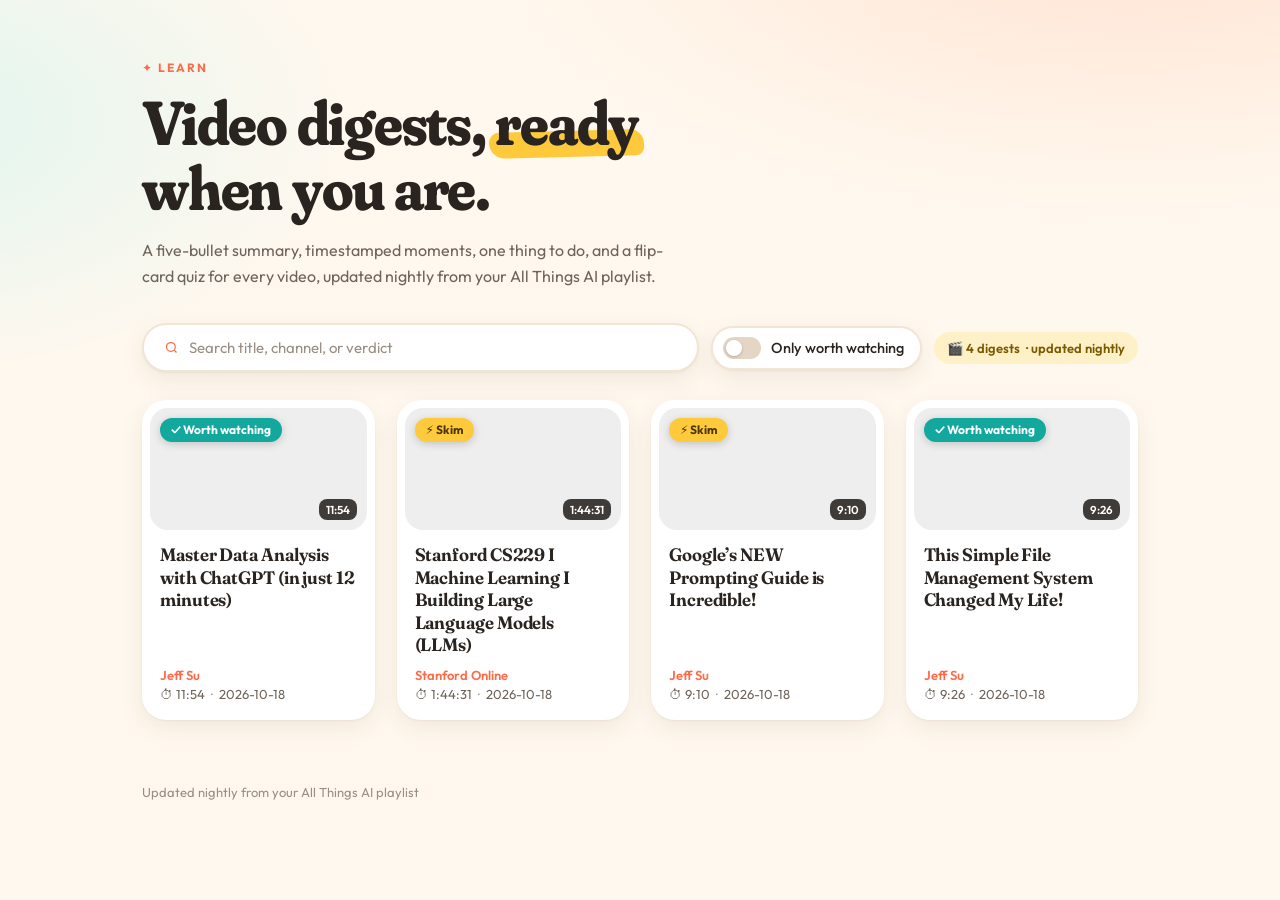
==== learn/index.html @ cf6b98ea "Add a static video-digest site that renders from the CSV. The learn pages read learn/data/digest.csv" ====
<!DOCTYPE html>
<html lang="en">
<head>
  <meta charset="utf-8">
  <meta name="viewport" content="width=device-width, initial-scale=1">
  <title>Learn · Video digests</title>
  <link rel="preconnect" href="https://fonts.googleapis.com">
  <link rel="preconnect" href="https://fonts.gstatic.com" crossorigin>
  <link href="https://fonts.googleapis.com/css2?family=Fraunces:SOFT,WONK,opsz,wght@0..100,0..1,9..144,500..800&family=Outfit:wght@400..700&display=swap" rel="stylesheet">
  <link rel="stylesheet" href="css/site.css">
</head>
<body>
  <main class="wrap">
    <div class="eyebrow">✦ Learn</div>
    <h1>Video digests, <span class="hl">ready</span> when you are.</h1>
    <p class="sub">A five-bullet summary, timestamped moments, one thing to do, and a flip-card quiz for every video, updated nightly from your All Things AI playlist.</p>
    <div class="controls">
      <label class="search">
        <svg width="15" height="15" viewBox="0 0 24 24" fill="none" stroke="currentColor" stroke-width="2" aria-hidden="true"><circle cx="11" cy="11" r="7"/><path d="m20 20-3.5-3.5"/></svg>
        <input id="search" type="search" placeholder="Search title, channel, or verdict" autocomplete="off" enterkeyhint="search" aria-label="Search title, channel, or verdict">
      </label>
      <button type="button" class="toggle" id="worth" aria-pressed="false" aria-controls="grid">
        <span class="sw" aria-hidden="true"></span>
        Only worth watching
      </button>
      <div class="count" id="count" aria-live="polite"><span id="count-label">🎬 …</span><span class="long"> · updated nightly</span></div>
    </div>
    <div class="grid" id="grid"></div>
    <p class="empty" id="empty" hidden>Loading digests…</p>
    <footer>Updated nightly from your All Things AI playlist</footer>
  </main>
  <noscript><p class="empty" style="max-width:1060px;margin:0 auto 40px">JavaScript is required to load the digests.</p></noscript>
  <script src="js/csv.js"></script>
  <script src="js/digest.js"></script>
  <script src="js/home.js"></script>
</body>
</html>
---- learn/css/site.css ----
:root {
  --bg: #fff8ee;
  --card: #ffffff;
  --line: #f1e6d6;
  --text: #2a2420;
  --muted: #6e645b;
  --dim: #9a8f84;
  --coral: #ff6b4a;
  --coralSoft: #ffe5dc;
  --teal: #13a89e;
  --tealSoft: #d6f4ef;
  --yellow: #ffc93c;
  --yellowSoft: #fff1c7;
  --violet: #7c6cf2;
  --violetSoft: #e9e6ff;
  --pink: #ff5d8f;
  --pinkSoft: #ffe1ea;
  --serif: "Fraunces", "Noto Serif Display", Georgia, serif;
  --sans: "Outfit", "Inter", system-ui, sans-serif;
  --shadow: 0 1px 2px rgba(80, 50, 20, 0.06), 0 8px 24px rgba(80, 50, 20, 0.08);
  --shadowHi: 0 2px 4px rgba(80, 50, 20, 0.08), 0 16px 36px rgba(80, 50, 20, 0.14);
}

* { box-sizing: border-box; margin: 0; padding: 0; }

html, body {
  background: var(--bg);
  color: var(--text);
  font-family: var(--sans);
  -webkit-font-smoothing: antialiased;
}

html { color-scheme: light; }

body {
  background:
    radial-gradient(900px 420px at 88% -80px, #ffe3d3 0%, rgba(255, 227, 211, 0) 70%),
    radial-gradient(700px 380px at -10% 120px, #dff5ef 0%, rgba(223, 245, 239, 0) 70%),
    var(--bg);
  background-repeat: no-repeat;
  min-height: 100vh;
}

a { color: inherit; text-decoration: none; }

.wrap { max-width: 1060px; margin: 0 auto; padding: 56px 32px 80px; }

.eyebrow {
  display: inline-flex;
  align-items: center;
  gap: 6px;
  color: var(--coral);
  font-size: 12px;
  font-weight: 700;
  letter-spacing: 0.16em;
  text-transform: uppercase;
}

h1 {
  text-wrap: balance;
  font-family: var(--serif);
  font-weight: 700;
  font-size: 62px;
  line-height: 1.05;
  letter-spacing: -0.02em;
  margin: 14px 0 18px;
  max-width: 620px;
  font-variation-settings: "opsz" 144, "SOFT" 100, "WONK" 1;
}

.hl { position: relative; white-space: nowrap; z-index: 0; }

.hl:before {
  content: "";
  position: absolute;
  left: -6px;
  right: -6px;
  bottom: 0.06em;
  height: 0.42em;
  background: var(--yellow);
  border-radius: 10px 14px 8px 16px;
  transform: rotate(-1.5deg);
  z-index: -1;
}

.sub { color: var(--muted); font-size: 16px; line-height: 1.6; max-width: 540px; }

.controls { display: flex; gap: 12px; align-items: center; margin: 34px 0 28px; }

.search {
  flex: 1;
  display: flex;
  align-items: center;
  gap: 10px;
  background: #fff;
  border: 2px solid var(--line);
  border-radius: 999px;
  padding: 13px 20px;
  color: var(--dim);
  font-size: 15px;
  box-shadow: var(--shadow);
  min-width: 0;
}

.search svg { flex: none; color: var(--coral); }

.search input {
  flex: 1;
  min-width: 0;
  border: 0;
  background: transparent;
  font: inherit;
  color: var(--text);
  padding: 0;
  appearance: none;
  -webkit-appearance: none;
}

.search input:focus { outline: none; }
.search input::placeholder { color: var(--dim); opacity: 1; }
.search input::-webkit-search-cancel-button,
.search input::-webkit-search-decoration { -webkit-appearance: none; appearance: none; }

button.toggle {
  font-family: inherit;
  color: inherit;
  cursor: pointer;
  background: #fff;
}

.toggle {
  display: flex;
  align-items: center;
  gap: 10px;
  background: #fff;
  border: 2px solid var(--line);
  border-radius: 999px;
  padding: 9px 16px 9px 10px;
  font-size: 14.5px;
  font-weight: 500;
  white-space: nowrap;
  box-shadow: var(--shadow);
  flex: none;
}

.sw {
  width: 38px;
  height: 22px;
  border-radius: 22px;
  background: #e5d5c4;
  position: relative;
  flex: none;
  transition: background 0.2s;
}

.sw:after {
  content: "";
  position: absolute;
  left: 3px;
  top: 3px;
  width: 16px;
  height: 16px;
  border-radius: 50%;
  background: #fff;
  box-shadow: 0 1px 3px rgba(0, 0, 0, 0.2);
  transition: left 0.2s;
}

.toggle[aria-pressed="true"] .sw { background: var(--teal); }
.toggle[aria-pressed="true"] .sw:after { left: 19px; }

.count {
  display: inline-flex;
  align-items: center;
  gap: 6px;
  background: var(--yellowSoft);
  color: #7a5a00;
  font-weight: 600;
  font-size: 13px;
  padding: 8px 13px;
  border-radius: 999px;
  white-space: nowrap;
  flex: none;
}

.grid { display: grid; grid-template-columns: repeat(auto-fill, minmax(230px, 1fr)); gap: 22px; }

.card {
  background: var(--card);
  border-radius: 24px;
  overflow: hidden;
  display: flex;
  flex-direction: column;
  box-shadow: var(--shadow);
  min-width: 0;
  transition: transform 0.25s cubic-bezier(0.3, 1.4, 0.6, 1), box-shadow 0.25s;
}

.card:hover { transform: translateY(-6px) rotate(-0.4deg); box-shadow: var(--shadowHi); }

.thumb {
  position: relative;
  aspect-ratio: 16 / 9;
  background: #eee;
  margin: 8px 8px 0;
  border-radius: 18px;
  overflow: hidden;
}

.thumb img { width: 100%; height: 100%; object-fit: cover; display: block; }

.pill {
  display: inline-flex;
  align-items: center;
  gap: 5px;
  font-size: 12px;
  font-weight: 700;
  border-radius: 999px;
  padding: 6px 11px;
  line-height: 1;
}

.pill.yes { background: var(--teal); color: #fff; }
.pill.skim { background: var(--yellow); color: #4a3600; }
.thumb .pill { position: absolute; left: 10px; top: 10px; box-shadow: 0 2px 8px rgba(0, 0, 0, 0.18); }

.dur {
  position: absolute;
  right: 10px;
  bottom: 10px;
  background: rgba(20, 16, 12, 0.8);
  color: #fff;
  font-size: 11.5px;
  font-weight: 600;
  padding: 3px 7px;
  border-radius: 8px;
}

.body { padding: 14px 18px 18px; display: flex; flex-direction: column; gap: 10px; flex: 1; }

.title {
  font-family: var(--serif);
  font-weight: 650;
  font-size: 18px;
  line-height: 1.25;
  letter-spacing: -0.005em;
  font-variation-settings: "opsz" 72, "SOFT" 40, "WONK" 1;
}

.meta { color: var(--muted); font-size: 13px; margin-top: auto; display: flex; flex-direction: column; gap: 3px; }
.meta span { white-space: nowrap; }
.meta b { font-weight: 400; color: var(--dim); margin: 0 6px; }
.meta .ch { color: var(--coral); font-weight: 600; }

.back {
  display: inline-flex;
  gap: 8px;
  align-items: center;
  color: var(--text);
  font-weight: 600;
  font-size: 14px;
  margin-bottom: 28px;
  background: #fff;
  padding: 9px 16px;
  border-radius: 999px;
  box-shadow: var(--shadow);
}

.hero { display: grid; grid-template-columns: 1.15fr 1fr; gap: 36px; align-items: center; }
.hero .thumb { display: block; margin: 0; border-radius: 26px; box-shadow: var(--shadowHi); border: 6px solid #fff; }

.play { position: absolute; inset: 0; display: grid; place-items: center; }
.play span {
  width: 68px;
  height: 48px;
  border-radius: 16px;
  background: var(--coral);
  display: grid;
  place-items: center;
  box-shadow: 0 6px 18px rgba(255, 107, 74, 0.45);
}

.hero h1 { font-size: 40px; margin: 12px 0 16px; max-width: none; }

.metaRow { display: flex; flex-wrap: wrap; gap: 8px 12px; color: var(--muted); font-size: 14.5px; align-items: center; }
.metaRow .ch { color: var(--coral); font-weight: 600; }

.btn {
  display: inline-flex;
  align-items: center;
  gap: 8px;
  margin-top: 22px;
  background: var(--coral);
  color: #fff;
  font-weight: 700;
  font-size: 15px;
  padding: 13px 20px;
  border-radius: 999px;
  box-shadow: 0 8px 20px rgba(255, 107, 74, 0.35);
}

.sec { margin-top: 56px; }
.sec h2, .panel h2 { font-family: var(--serif); font-weight: 700; letter-spacing: -0.01em; font-variation-settings: "opsz" 72, "SOFT" 50, "WONK" 1; }
.sec h2 { font-size: 28px; margin: 8px 0 18px; display: flex; align-items: baseline; gap: 12px; flex-wrap: wrap; }

.tag {
  font-family: var(--sans);
  font-size: 13px;
  font-weight: 600;
  color: var(--violet);
  background: var(--violetSoft);
  padding: 5px 11px;
  border-radius: 999px;
  letter-spacing: 0;
  font-variation-settings: normal;
}

.two { display: grid; grid-template-columns: 1.35fr 1fr; gap: 22px; margin-top: 52px; }
.panel { background: var(--card); border-radius: 26px; padding: 26px; box-shadow: var(--shadow); }
.panel h2 { font-size: 23px; margin: 8px 0 16px; }

ul.sum { list-style: none; display: flex; flex-direction: column; gap: 14px; }
ul.sum li { display: grid; grid-template-columns: 30px 1fr; gap: 12px; font-size: 15.5px; line-height: 1.55; color: #3b332d; }
ul.sum li i {
  font-style: normal;
  display: grid;
  place-items: center;
  width: 28px;
  height: 28px;
  border-radius: 50%;
  font-weight: 700;
  font-size: 13px;
  color: #fff;
}
ul.sum li:nth-child(5n + 1) i { background: var(--coral); }
ul.sum li:nth-child(5n + 2) i { background: var(--teal); }
ul.sum li:nth-child(5n + 3) i { background: #e8a800; }
ul.sum li:nth-child(5n + 4) i { background: var(--violet); }
ul.sum li:nth-child(5n + 5) i { background: var(--pink); }

.action { background: linear-gradient(150deg, #e8502f, #d43c72); color: #fff; }
.action .eyebrow { color: #fff; opacity: 0.92; }
.action p { font-size: 17px; line-height: 1.5; font-family: var(--serif); font-weight: 500; font-variation-settings: "opsz" 36, "SOFT" 60, "WONK" 0; }

.verdict { background: var(--tealSoft); }
.verdict .eyebrow { color: #0b7f77; }
.verdict p { color: #24433f; font-size: 15px; line-height: 1.55; margin-top: 12px; }

.stack { display: flex; flex-direction: column; gap: 22px; }
.kps { display: flex; flex-direction: column; gap: 10px; }

.kp {
  display: grid;
  grid-template-columns: 92px 1fr 24px;
  gap: 14px;
  align-items: center;
  padding: 12px 18px;
  background: #fff;
  border-radius: 18px;
  font-size: 15px;
  line-height: 1.5;
  color: #3b332d;
  box-shadow: 0 1px 2px rgba(80, 50, 20, 0.05), 0 3px 10px rgba(80, 50, 20, 0.05);
  transition: transform 0.2s;
}

.kp:hover { transform: translateX(4px); }

.chip {
  justify-self: start;
  display: inline-flex;
  align-items: center;
  gap: 6px;
  font-weight: 700;
  font-size: 13px;
  padding: 6px 11px;
  border-radius: 999px;
  font-variant-numeric: tabular-nums;
  white-space: nowrap;
}

.kp:nth-child(4n + 1) .chip { background: var(--coralSoft); color: #d2401f; }
.kp:nth-child(4n + 2) .chip { background: var(--tealSoft); color: #0b7f77; }
.kp:nth-child(4n + 3) .chip { background: var(--yellowSoft); color: #8a6200; }
.kp:nth-child(4n + 4) .chip { background: var(--violetSoft); color: #5a49d6; }
.kp .ext { color: var(--dim); font-weight: 700; }

.quiz { display: grid; grid-template-columns: repeat(5, minmax(0, 1fr)); gap: 16px; align-items: stretch; }

.fc { perspective: 1200px; cursor: pointer; display: grid; touch-action: manipulation; }
.fc .in { display: grid; transition: transform 0.6s cubic-bezier(0.3, 1.3, 0.6, 1); transform-style: preserve-3d; }
.fc.flip .in { transform: rotateY(180deg); }

.face {
  grid-area: 1 / 1;
  backface-visibility: hidden;
  -webkit-backface-visibility: hidden;
  border-radius: 24px;
  padding: 20px 18px 18px;
  display: flex;
  flex-direction: column;
  min-height: 210px;
  box-shadow: var(--shadow);
  overflow-wrap: break-word;
}

.face .lab { font-size: 11.5px; font-weight: 700; letter-spacing: 0.12em; text-transform: uppercase; opacity: 0.8; }
.face .q { font-family: var(--serif); font-weight: 650; font-size: 17px; line-height: 1.3; margin: 12px 0 16px; font-variation-settings: "opsz" 36, "SOFT" 40, "WONK" 1; }
.face .a { font-size: 14.5px; line-height: 1.5; margin: 12px 0 16px; font-weight: 500; }
.face .qs { font-size: 13px; line-height: 1.35; opacity: 0.75; margin-top: 10px; font-weight: 500; }
.face .hint {
  margin-top: auto;
  display: inline-flex;
  align-self: flex-start;
  align-items: center;
  gap: 6px;
  font-size: 12.5px;
  font-weight: 700;
  background: rgba(255, 255, 255, 0.75);
  padding: 6px 11px;
  border-radius: 999px;
}

.front { position: relative; overflow: hidden; }
.front:after {
  content: "?";
  position: absolute;
  right: 14px;
  bottom: -18px;
  font-family: var(--serif);
  font-weight: 800;
  font-size: 120px;
  line-height: 1;
  opacity: 0.13;
  pointer-events: none;
}

.backf { transform: rotateY(180deg); background: #fff; border: 3px solid currentColor; }

.fc:nth-child(5n + 1) .front { background: var(--coralSoft); color: #9c2c12; }
.fc:nth-child(5n + 1) .backf { color: #d2401f; }
.fc:nth-child(5n + 2) .front { background: var(--tealSoft); color: #0a5e58; }
.fc:nth-child(5n + 2) .backf { color: #0b7f77; }
.fc:nth-child(5n + 3) .front { background: var(--yellowSoft); color: #6b4c00; }
.fc:nth-child(5n + 3) .backf { color: #a87700; }
.fc:nth-child(5n + 4) .front { background: var(--violetSoft); color: #3e2fb0; }
.fc:nth-child(5n + 4) .backf { color: #5a49d6; }
.fc:nth-child(5n + 5) .front { background: var(--pinkSoft); color: #a3164a; }
.fc:nth-child(5n + 5) .backf { color: #d42a66; }

.backf .a { color: var(--text); }
.backf .hint { background: currentColor; }
.backf .hint span { color: #fff; }

footer { margin-top: 64px; color: var(--dim); font-size: 13px; }

.empty, .sub.lead { margin-top: 8px; }

.empty {
  background: #fff;
  border-radius: 24px;
  padding: 28px 24px;
  box-shadow: var(--shadow);
  color: var(--muted);
  font-size: 16px;
}

.empty[hidden] { display: none; }

.card:focus-visible,
.kp:focus-visible,
.btn:focus-visible,
.back:focus-visible,
.fc:focus-visible,
.toggle:focus-visible,
.hero .thumb:focus-visible,
.search:focus-within {
  outline: 3px solid var(--coral);
  outline-offset: 3px;
}

.search:focus-within { border-radius: 999px; }

@media (prefers-reduced-motion: reduce) {
  .fc .in, .card, .kp, .sw, .sw:after { transition: none; }
}

@media (max-width: 640px) {
  .wrap { padding: 32px 18px 56px; }
  h1 { font-size: 42px; }
  .controls { flex-wrap: wrap; margin: 26px 0 22px; }
  .search { flex-basis: 100%; }
  .count { margin-left: auto; }
  .count .long { display: none; }
  .toggle { padding: 8px 14px 8px 9px; font-size: 14px; }
  .grid { grid-template-columns: 1fr; gap: 20px; }
  .title { font-size: 20px; }
  .hero { grid-template-columns: 1fr; gap: 22px; }
  .hero h1 { font-size: 30px; }
  .two { grid-template-columns: 1fr; margin-top: 36px; }
  .sec { margin-top: 42px; }
  .kp { grid-template-columns: 72px 1fr; gap: 10px; padding: 12px 14px; align-items: start; font-size: 14.5px; }
  .kp .ext { display: none; }
  .quiz { grid-template-columns: 1fr; gap: 14px; }
  .face { min-height: 150px; }
  .front:after { font-size: 90px; bottom: -12px; }
}
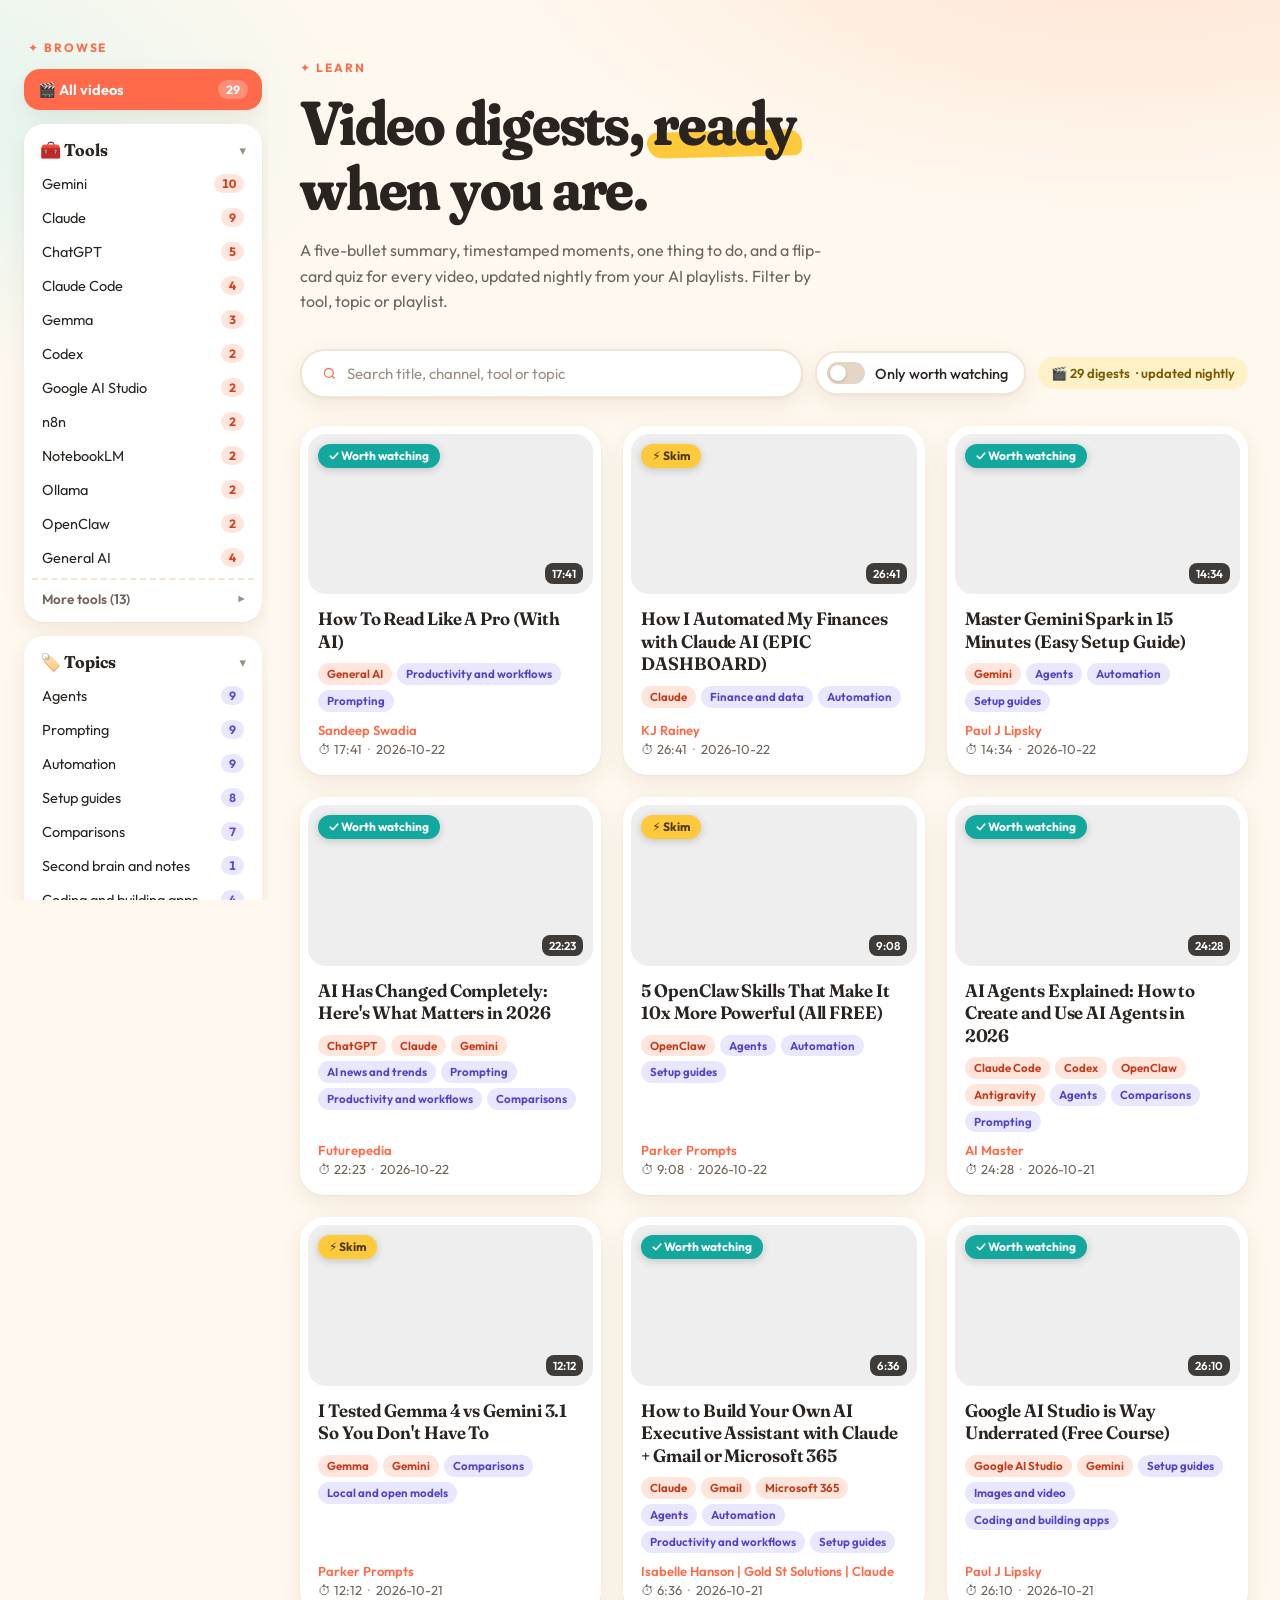
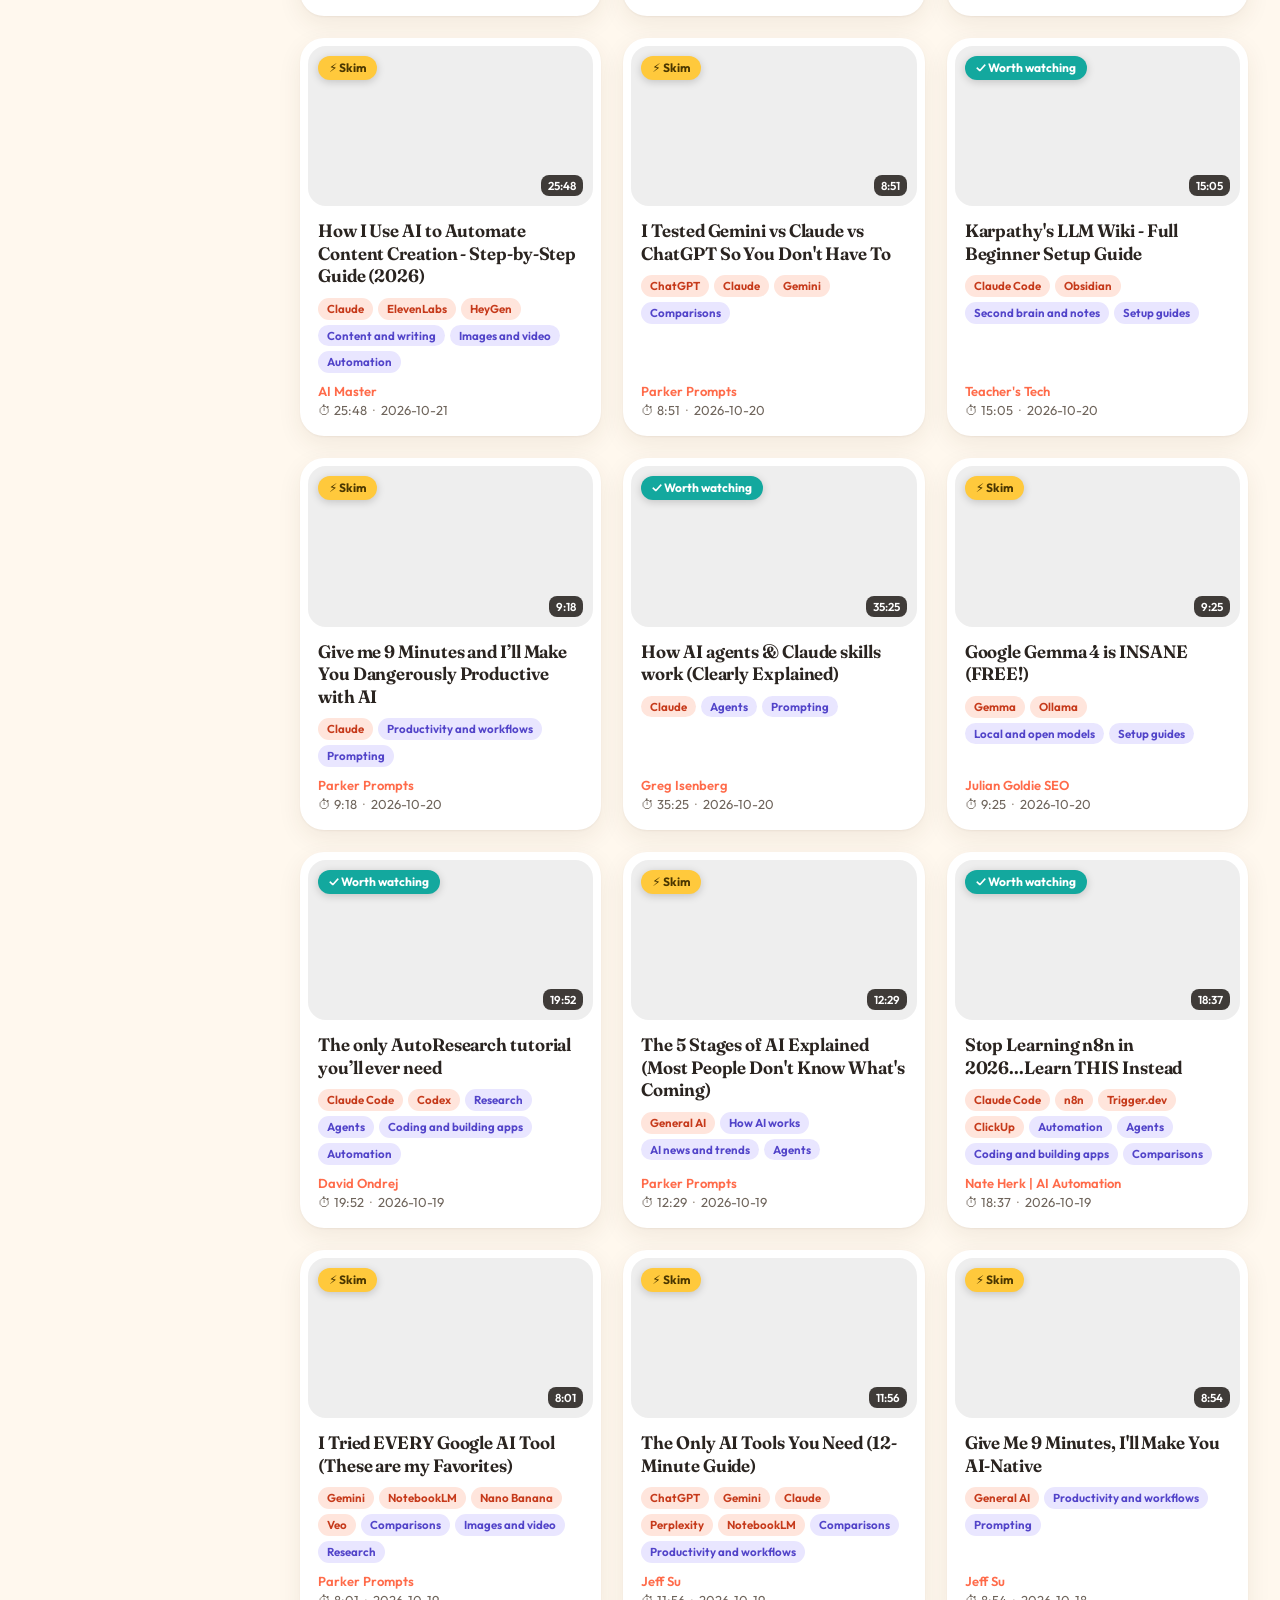
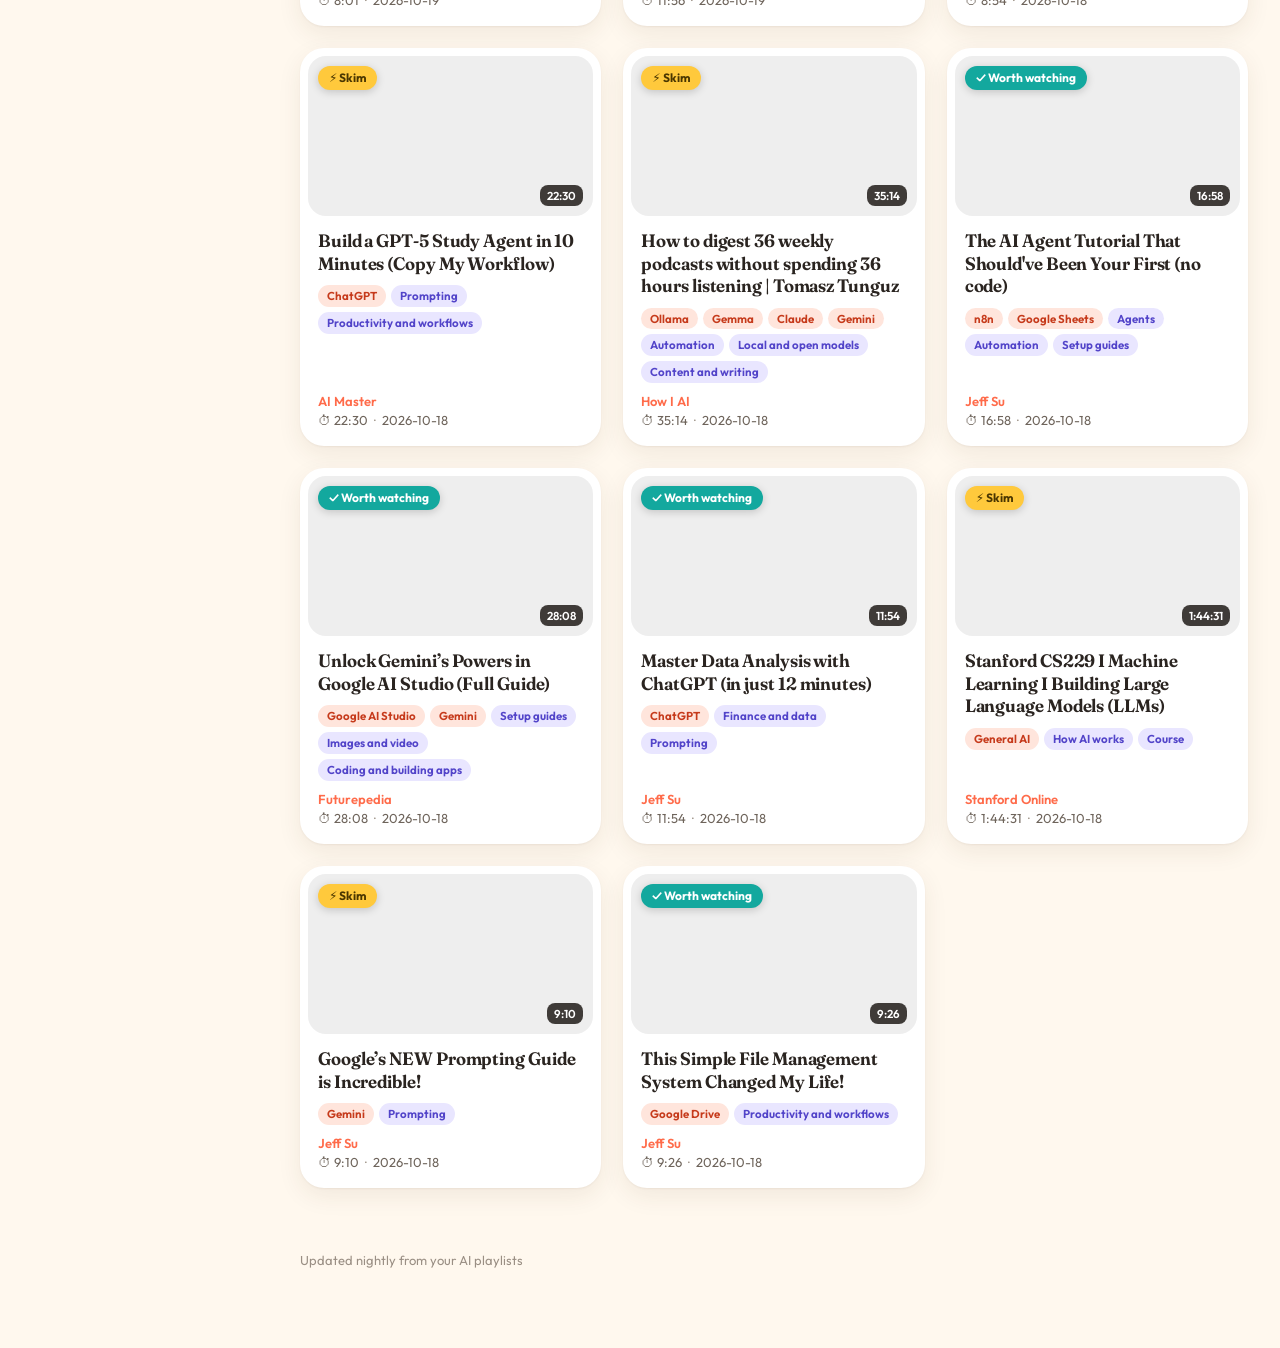
==== commit ce69cead: "Add tool/topic/playlist filter menu and tags Co-authored-by: drcuz877 <drcuz877@users.noreply.github" ====
--- a/learn/index.html
+++ b/learn/index.html
@@ -10,14 +10,44 @@
   <link rel="stylesheet" href="css/site.css">
 </head>
 <body>
+  <div class="layout">
+  <aside class="side" id="side" aria-label="Filters">
+    <div class="side-head">
+      <span class="side-title">✦ Browse</span>
+      <button type="button" class="side-close" id="side-close" aria-label="Close filters">✕</button>
+    </div>
+    <button type="button" class="f-all" id="f-all">🎬 All videos <span class="n" id="n-all"></span></button>
+    <details class="sec-f" open>
+      <summary>🧰 Tools</summary>
+      <div class="flist" id="f-tools"></div>
+      <details class="more" id="more-tools">
+        <summary>More tools</summary>
+        <div class="flist" id="f-tools-more"></div>
+      </details>
+    </details>
+    <details class="sec-f" open>
+      <summary>🏷️ Topics</summary>
+      <div class="flist" id="f-topics"></div>
+      <details class="more">
+        <summary>More topics</summary>
+        <div class="flist" id="f-topics-more"></div>
+      </details>
+    </details>
+    <details class="sec-f" open>
+      <summary>📺 Playlist</summary>
+      <div class="flist" id="f-playlists"></div>
+    </details>
+  </aside>
+  <div class="scrim" id="scrim" hidden></div>
   <main class="wrap">
     <div class="eyebrow">✦ Learn</div>
     <h1>Video digests, <span class="hl">ready</span> when you are.</h1>
-    <p class="sub">A five-bullet summary, timestamped moments, one thing to do, and a flip-card quiz for every video, updated nightly from your All Things AI playlist.</p>
+    <p class="sub">A five-bullet summary, timestamped moments, one thing to do, and a flip-card quiz for every video, updated nightly from your AI playlists. Filter by tool, topic or playlist.</p>
     <div class="controls">
+      <button type="button" class="filters-btn" id="filters-btn" aria-controls="side" aria-expanded="false">☰ Filters</button>
       <label class="search">
         <svg width="15" height="15" viewBox="0 0 24 24" fill="none" stroke="currentColor" stroke-width="2" aria-hidden="true"><circle cx="11" cy="11" r="7"/><path d="m20 20-3.5-3.5"/></svg>
-        <input id="search" type="search" placeholder="Search title, channel, or verdict" autocomplete="off" enterkeyhint="search" aria-label="Search title, channel, or verdict">
+        <input id="search" type="search" placeholder="Search title, channel, tool or topic" autocomplete="off" enterkeyhint="search" aria-label="Search title, channel, tool or topic">
       </label>
       <button type="button" class="toggle" id="worth" aria-pressed="false" aria-controls="grid">
         <span class="sw" aria-hidden="true"></span>
@@ -25,10 +55,12 @@
       </button>
       <div class="count" id="count" aria-live="polite"><span id="count-label">🎬 …</span><span class="long"> · updated nightly</span></div>
     </div>
+    <div class="active" id="active" hidden></div>
     <div class="grid" id="grid"></div>
     <p class="empty" id="empty" hidden>Loading digests…</p>
-    <footer>Updated nightly from your All Things AI playlist</footer>
+    <footer>Updated nightly from your AI playlists</footer>
   </main>
+  </div>
   <noscript><p class="empty" style="max-width:1060px;margin:0 auto 40px">JavaScript is required to load the digests.</p></noscript>
   <script src="js/csv.js"></script>
   <script src="js/digest.js"></script>
--- a/learn/css/site.css
+++ b/learn/css/site.css
@@ -505,3 +505,108 @@
   .face { min-height: 150px; }
   .front:after { font-size: 90px; bottom: -12px; }
 }
+
+/* ---------- Preview: tags, filter menu, source badge ---------- */
+.layout { display: grid; grid-template-columns: 268px minmax(0, 1fr); max-width: 1360px; margin: 0 auto; gap: 8px; }
+.layout .wrap { max-width: none; margin: 0; padding-left: 24px; }
+
+.side {
+  position: sticky; top: 0; align-self: start; max-height: 100vh; overflow-y: auto;
+  padding: 40px 6px 40px 24px; display: flex; flex-direction: column; gap: 14px;
+  scrollbar-width: thin;
+}
+.side-head { display: flex; align-items: center; justify-content: space-between; padding: 0 4px; }
+.side-title { color: var(--coral); font-size: 12px; font-weight: 700; letter-spacing: 0.16em; text-transform: uppercase; }
+.side-close { display: none; border: 0; background: #fff; width: 34px; height: 34px; border-radius: 50%; box-shadow: var(--shadow); font-size: 15px; cursor: pointer; color: var(--text); }
+
+.f-all, .f {
+  width: 100%; display: flex; align-items: center; justify-content: space-between; gap: 8px;
+  font: inherit; color: var(--text); background: transparent; border: 0; cursor: pointer;
+  border-radius: 12px; padding: 7px 10px; font-size: 14.5px; text-align: left;
+  transition: background 0.15s, transform 0.15s;
+}
+.f-all { background: #fff; box-shadow: var(--shadow); font-weight: 650; padding: 11px 14px; border-radius: 16px; }
+.f-all.on { background: var(--coral); color: #fff; }
+.f-all.on .n { background: rgba(255,255,255,0.25); color: #fff; }
+.f:hover:not(:disabled) { background: rgba(255, 255, 255, 0.9); transform: translateX(2px); }
+.f .fl { display: inline-flex; align-items: center; gap: 6px; min-width: 0; }
+.n {
+  flex: none; font-size: 12px; font-weight: 700; padding: 2px 8px; border-radius: 999px;
+  background: var(--line); color: var(--muted); font-variant-numeric: tabular-nums;
+}
+.f.k-tool .n { background: var(--coralSoft); color: #d2401f; }
+.f.k-topic .n { background: var(--violetSoft); color: #5a49d6; }
+.f.k-playlist .n { background: var(--tealSoft); color: #0b7f77; }
+.f.on { font-weight: 700; color: #fff; }
+.f.k-tool.on { background: var(--coral); }
+.f.k-topic.on { background: var(--violet); }
+.f.k-playlist.on { background: var(--teal); }
+.f.on .n { background: rgba(255,255,255,0.28); color: #fff; }
+.f.zero { opacity: 0.42; cursor: default; }
+.ext-dot { font-size: 10.5px; font-weight: 700; text-transform: uppercase; letter-spacing: 0.06em; color: #a86a00; background: var(--yellowSoft); padding: 2px 6px; border-radius: 6px; }
+.f.on .ext-dot { background: rgba(255,255,255,0.3); color: #fff; }
+
+.sec-f { background: #fff; border-radius: 20px; box-shadow: var(--shadow); padding: 6px 8px 8px; }
+.sec-f > summary, .more > summary {
+  list-style: none; cursor: pointer; display: flex; align-items: center; justify-content: space-between;
+  font-family: var(--serif); font-weight: 700; font-size: 17px; padding: 9px 8px 7px;
+  font-variation-settings: "opsz" 72, "SOFT" 50, "WONK" 1;
+}
+.sec-f > summary::-webkit-details-marker, .more > summary::-webkit-details-marker { display: none; }
+.sec-f > summary:after, .more > summary:after { content: "▾"; font-family: var(--sans); font-size: 13px; color: var(--dim); transition: transform 0.2s; }
+.sec-f:not([open]) > summary:after, .more:not([open]) > summary:after { transform: rotate(-90deg); }
+.more { margin-top: 4px; border-top: 2px dashed var(--line); padding-top: 2px; }
+.more > summary { font-family: var(--sans); font-size: 13.5px; font-weight: 600; color: var(--muted); padding: 8px 10px 6px; }
+.flist { display: flex; flex-direction: column; gap: 1px; }
+
+.filters-btn {
+  display: none; font: inherit; font-weight: 650; font-size: 14.5px; cursor: pointer; color: #fff;
+  background: var(--coral); border: 0; border-radius: 999px; padding: 12px 18px; box-shadow: 0 8px 20px rgba(255,107,74,0.3);
+}
+
+.active { display: flex; flex-wrap: wrap; gap: 8px; align-items: center; margin: -10px 0 22px; }
+.active[hidden] { display: none; }
+.a-lab { color: var(--muted); font-size: 13.5px; font-weight: 600; }
+.a-chip { font: inherit; font-size: 13.5px; font-weight: 650; border: 0; cursor: pointer; color: #fff; border-radius: 999px; padding: 7px 13px; white-space: pre; }
+.a-chip.k-tool { background: var(--coral); }
+.a-chip.k-topic { background: var(--violet); }
+.a-chip.k-playlist { background: var(--teal); }
+
+.tags { display: flex; flex-wrap: wrap; gap: 5px; }
+.tc { font-size: 11.5px; font-weight: 650; padding: 4px 9px; border-radius: 999px; line-height: 1.2; white-space: nowrap; }
+.tc.tool { background: var(--coralSoft); color: #c63a1b; }
+.tc.topic { background: var(--violetSoft); color: #5244c9; }
+a.tc:hover { filter: brightness(0.95); }
+
+.src {
+  align-self: flex-start; display: inline-flex; align-items: center; gap: 5px;
+  font-size: 11.5px; font-weight: 700; color: #7a5200; background: var(--yellow);
+  padding: 4px 10px; border-radius: 999px; box-shadow: 0 2px 6px rgba(255, 201, 60, 0.4);
+}
+.src:before { content: "↗"; }
+
+
+.vtags { margin-top: 16px; display: flex; flex-direction: column; gap: 8px; }
+.vt-lab { font-size: 11.5px; font-weight: 700; letter-spacing: 0.12em; text-transform: uppercase; color: var(--dim); }
+.vtags .tc { font-size: 13px; padding: 6px 12px; }
+.hero .src { margin-top: 14px; font-size: 12.5px; }
+
+@media (max-width: 900px) {
+  .layout { display: block; }
+  .layout .wrap { padding-left: 18px; }
+  .filters-btn { display: inline-flex; }
+  .side {
+    position: fixed; z-index: 30; top: 0; left: 0; bottom: 0; width: min(320px, 86vw); max-height: none;
+    background: var(--bg); padding: 22px 16px 32px; box-shadow: 8px 0 40px rgba(80,50,20,0.2);
+    transform: translateX(-105%); transition: transform 0.28s cubic-bezier(0.3, 1.2, 0.6, 1);
+  }
+  .side.open { transform: none; }
+  .side-close { display: grid; place-items: center; }
+  .scrim { position: fixed; inset: 0; z-index: 20; background: rgba(42, 36, 32, 0.35); }
+  .scrim[hidden] { display: none; }
+}
+@media (max-width: 640px) {
+  .controls .filters-btn { order: 2; }
+  .controls .toggle { order: 3; }
+  .controls .count { order: 4; }
+}
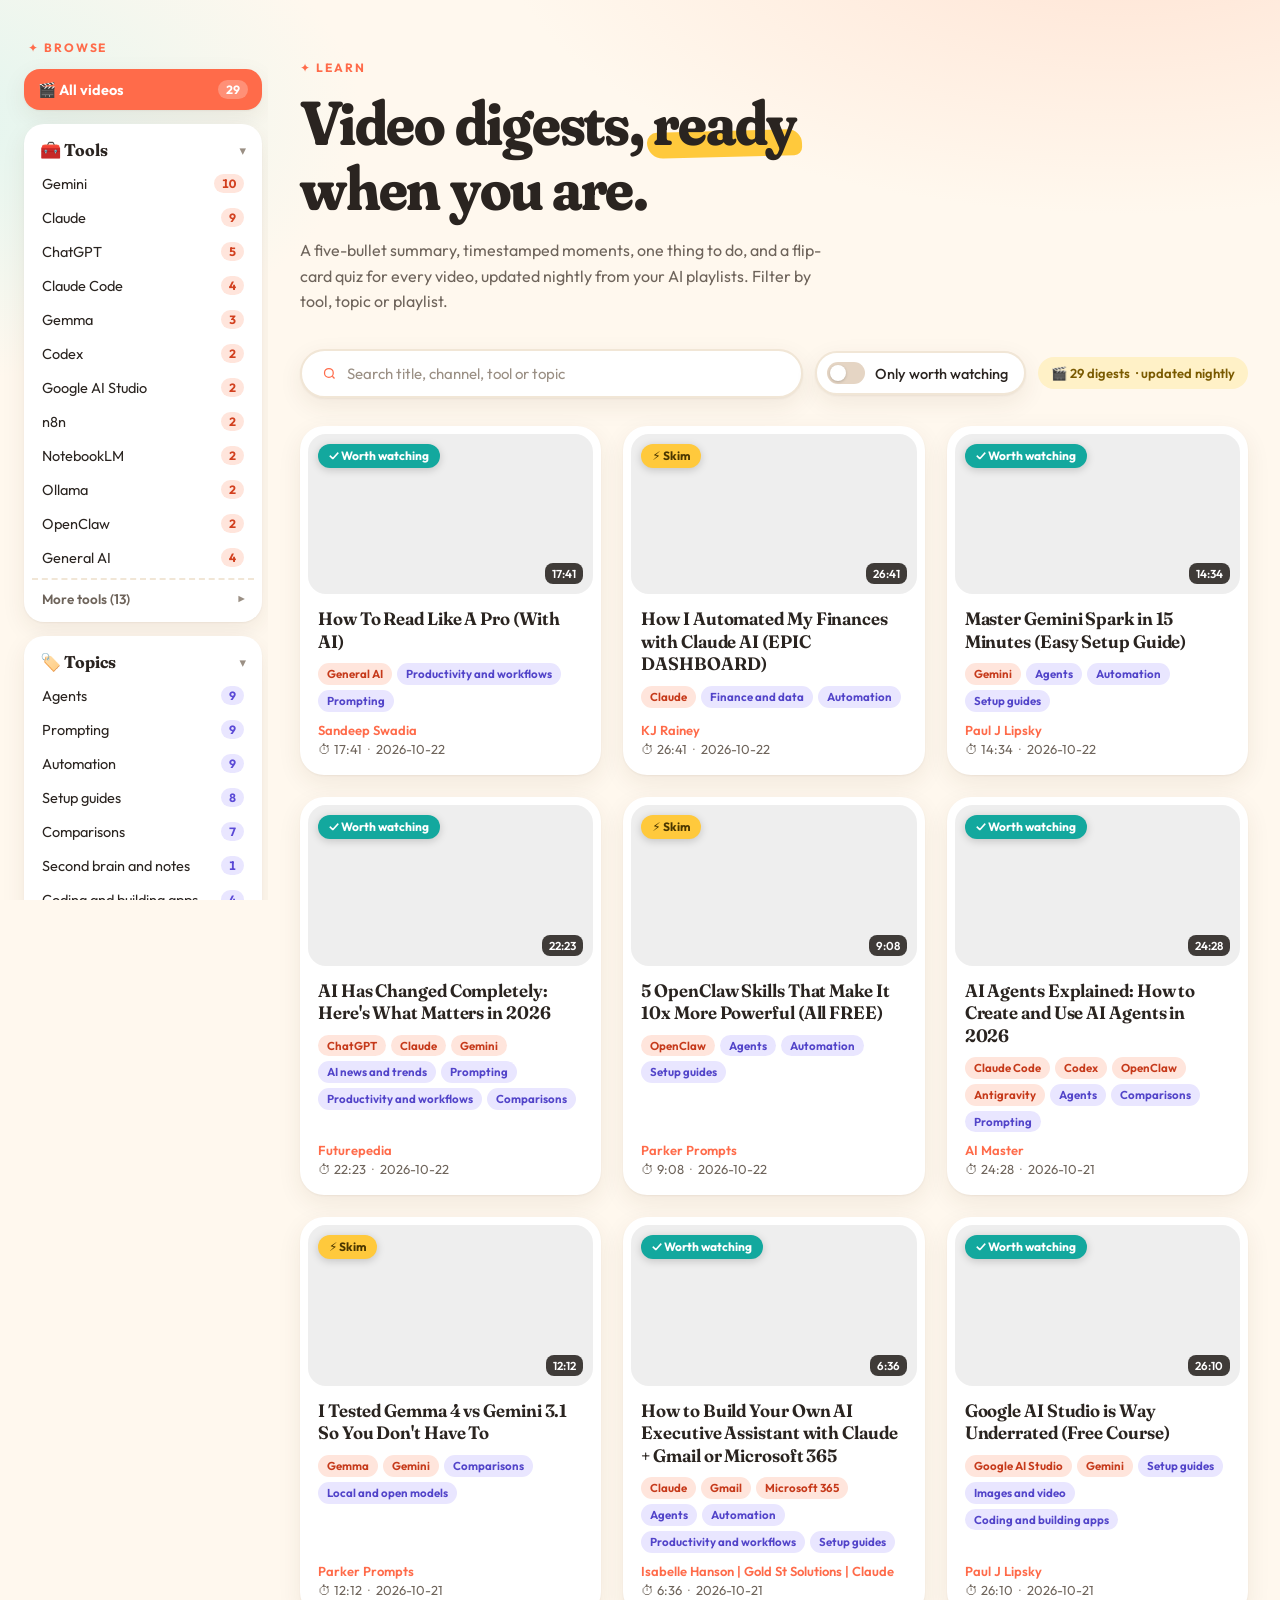
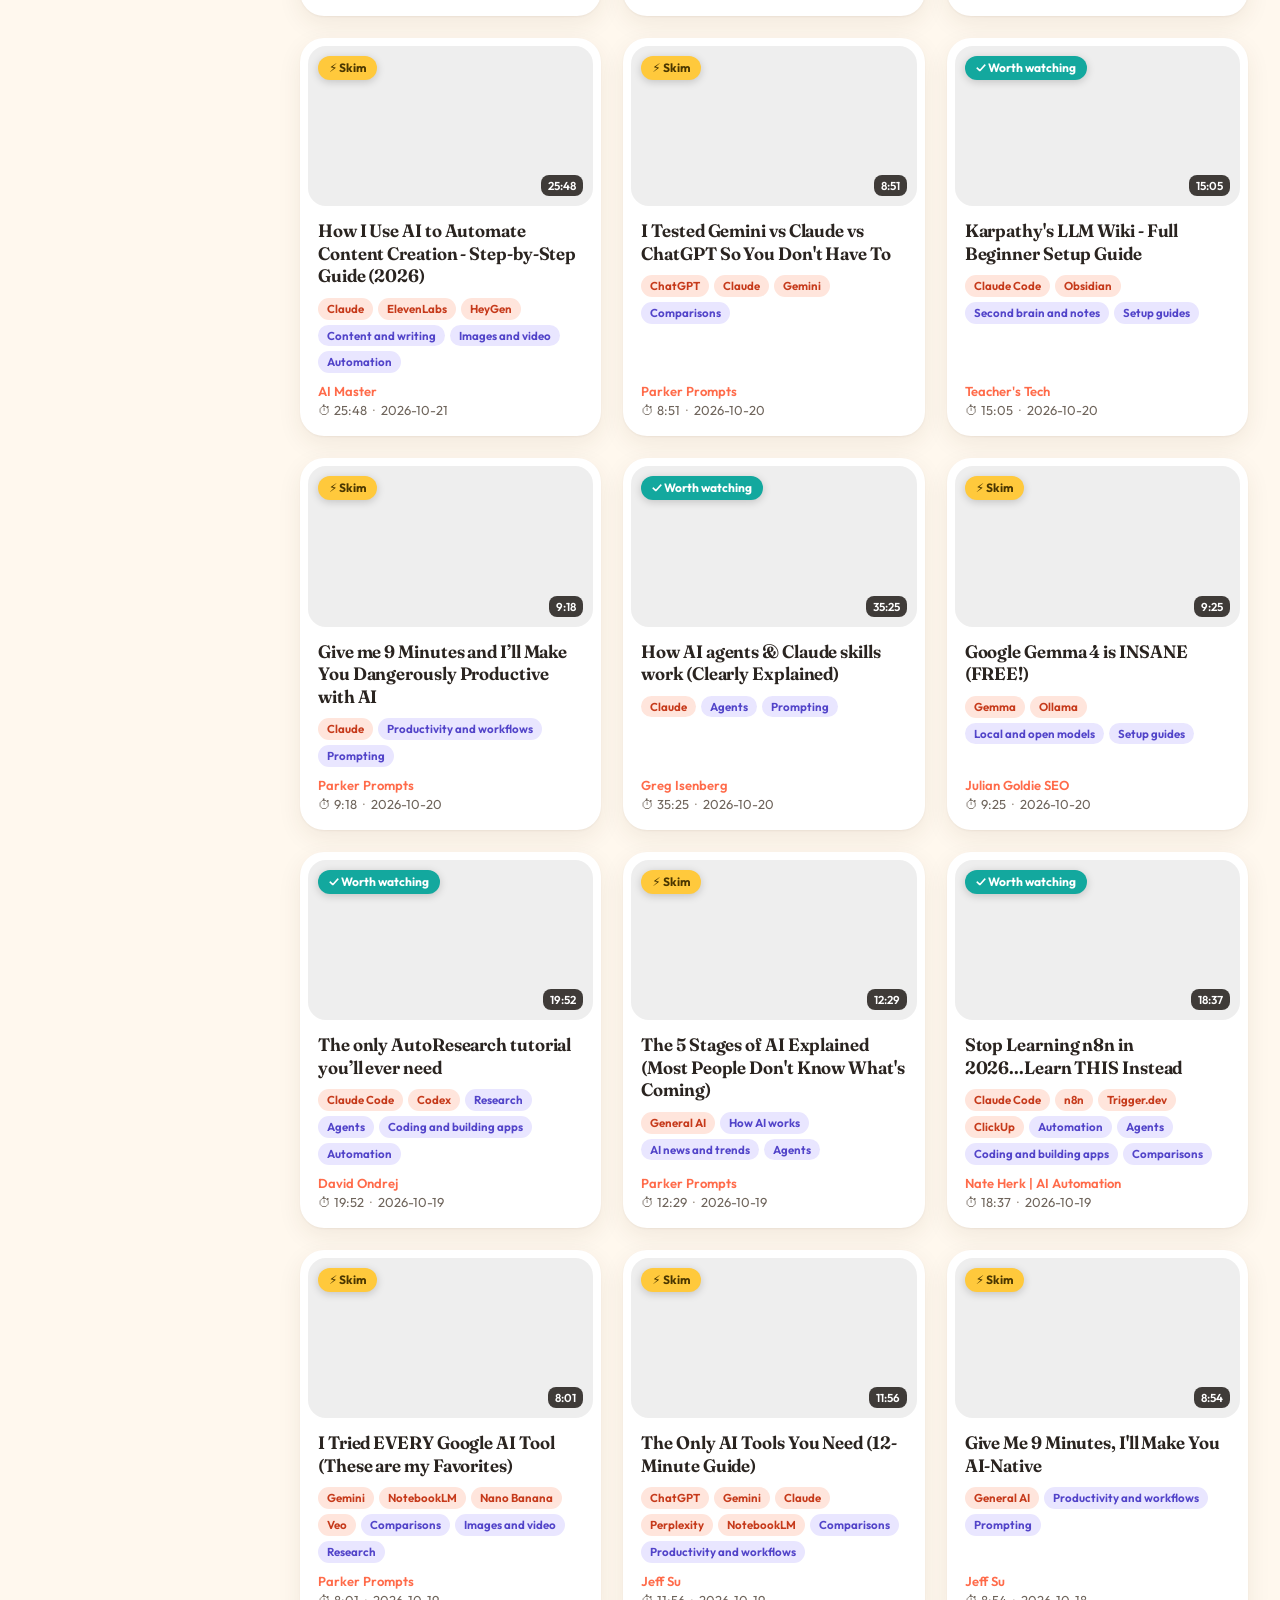
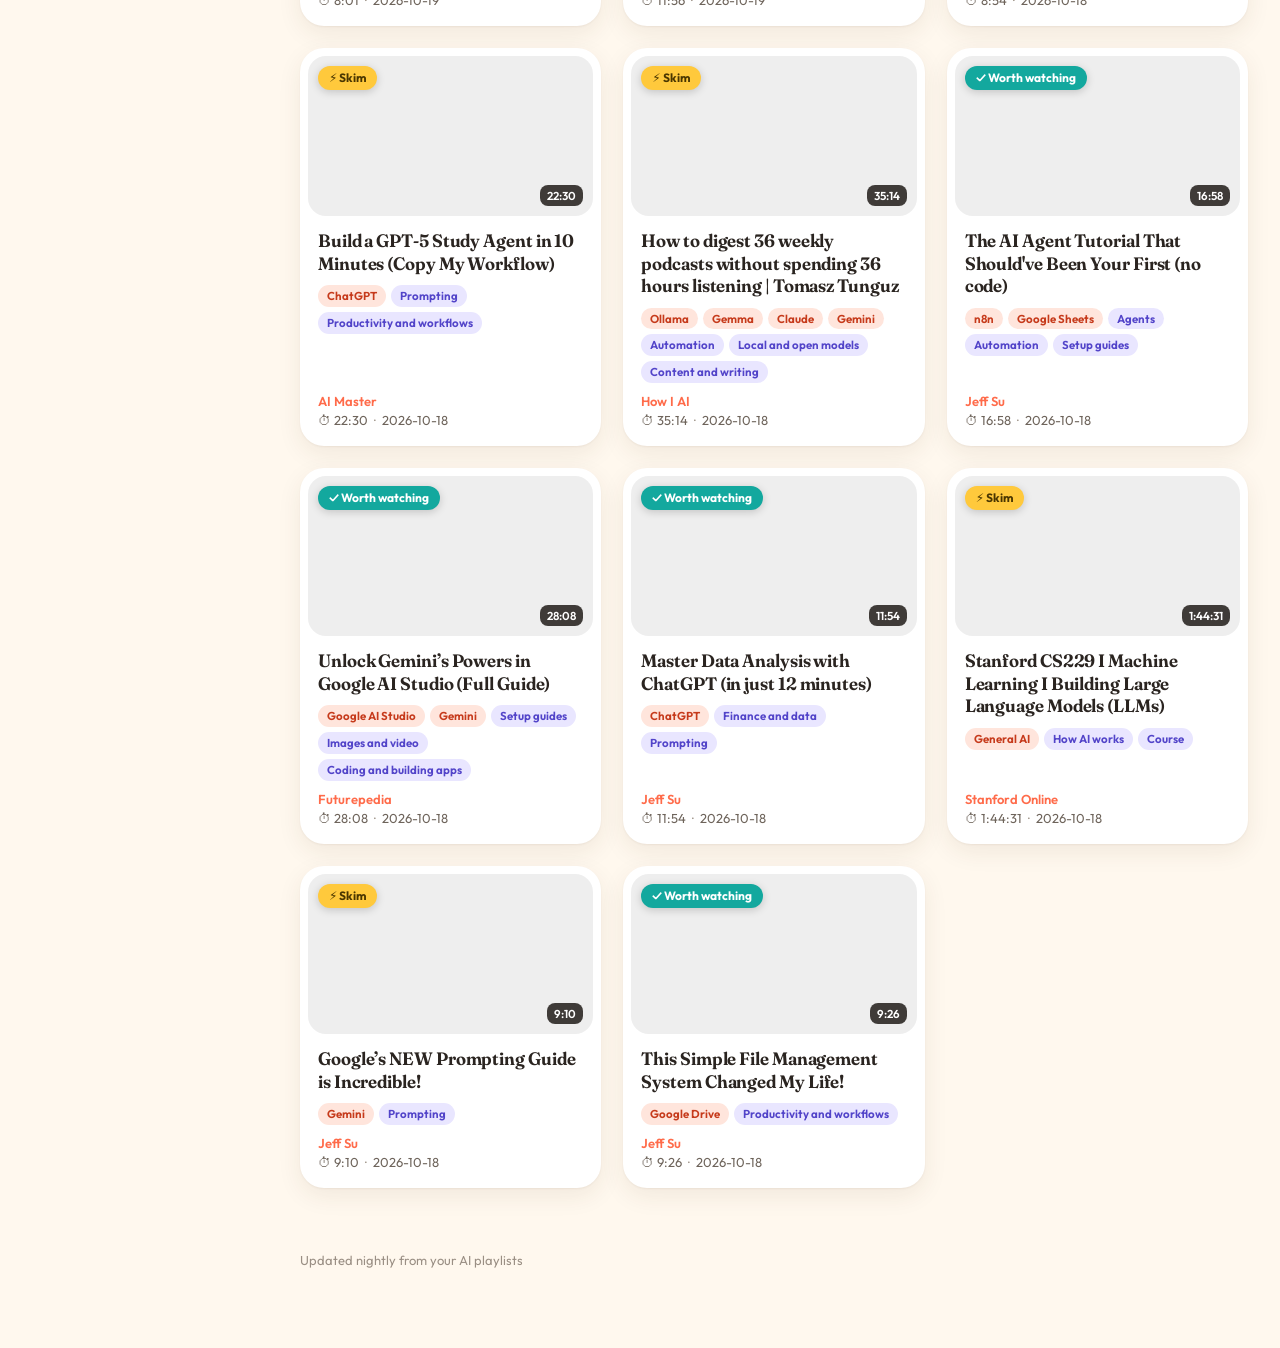
==== commit 5ac1a981: "Rebuild mobile filter menu so it scrolls on iPhone; version asset links Co-authored-by: drcuz877 <dr" ====
--- a/learn/index.html
+++ b/learn/index.html
@@ -7,11 +7,12 @@
   <link rel="preconnect" href="https://fonts.googleapis.com">
   <link rel="preconnect" href="https://fonts.gstatic.com" crossorigin>
   <link href="https://fonts.googleapis.com/css2?family=Fraunces:SOFT,WONK,opsz,wght@0..100,0..1,9..144,500..800&family=Outfit:wght@400..700&display=swap" rel="stylesheet">
-  <link rel="stylesheet" href="css/site.css">
+  <link rel="stylesheet" href="css/site.css?v=20261023b">
 </head>
 <body>
   <div class="layout">
   <aside class="side" id="side" aria-label="Filters">
+    <div class="side-scroll" id="side-scroll">
     <div class="side-head">
       <span class="side-title">✦ Browse</span>
       <button type="button" class="side-close" id="side-close" aria-label="Close filters">✕</button>
@@ -37,6 +38,7 @@
       <summary>📺 Playlist</summary>
       <div class="flist" id="f-playlists"></div>
     </details>
+    </div>
   </aside>
   <div class="scrim" id="scrim" hidden></div>
   <main class="wrap">
@@ -62,8 +64,8 @@
   </main>
   </div>
   <noscript><p class="empty" style="max-width:1060px;margin:0 auto 40px">JavaScript is required to load the digests.</p></noscript>
-  <script src="js/csv.js"></script>
-  <script src="js/digest.js"></script>
-  <script src="js/home.js"></script>
+  <script src="js/csv.js?v=20261023b"></script>
+  <script src="js/digest.js?v=20261023b"></script>
+  <script src="js/home.js?v=20261023b"></script>
 </body>
 </html>
--- a/learn/css/site.css
+++ b/learn/css/site.css
@@ -510,8 +510,10 @@
 .layout { display: grid; grid-template-columns: 268px minmax(0, 1fr); max-width: 1360px; margin: 0 auto; gap: 8px; }
 .layout .wrap { max-width: none; margin: 0; padding-left: 24px; }
 
-.side {
-  position: sticky; top: 0; align-self: start; max-height: 100vh; overflow-y: auto;
+/* .side is the positioned panel; .side-scroll inside it is the only scroll container. */
+.side { position: sticky; top: 0; align-self: start; max-height: 100vh; display: flex; flex-direction: column; }
+.side-scroll {
+  min-height: 0; max-height: 100vh; overflow-y: auto;
   padding: 40px 6px 40px 24px; display: flex; flex-direction: column; gap: 14px;
   scrollbar-width: thin;
 }
@@ -595,12 +597,27 @@
   .layout { display: block; }
   .layout .wrap { padding-left: 18px; }
   .filters-btn { display: inline-flex; }
+  /* Mobile drawer: a fixed panel exactly the screen's height. No transform anywhere on it
+     (it slides with `left`), and the inner .side-scroll fills it and does the scrolling. */
   .side {
-    position: fixed; z-index: 30; top: 0; left: 0; bottom: 0; width: min(320px, 86vw); max-height: none;
-    background: var(--bg); padding: 22px 16px 32px; box-shadow: 8px 0 40px rgba(80,50,20,0.2);
-    transform: translateX(-105%); transition: transform 0.28s cubic-bezier(0.3, 1.2, 0.6, 1);
+    --dw: min(86vw, 360px);
+    position: fixed; z-index: 30; top: 0; bottom: 0; left: calc(-1 * var(--dw) - 48px);
+    width: var(--dw); height: 100%; height: 100dvh; max-height: none;
+    display: block; align-self: auto; overflow: hidden; visibility: hidden;
+    background: var(--bg); box-shadow: 8px 0 40px rgba(80,50,20,0.2);
+    transition: left 0.28s cubic-bezier(0.3, 1.1, 0.6, 1), visibility 0s linear 0.28s;
   }
-  .side.open { transform: none; }
+  .side.open { left: 0; visibility: visible; transition: left 0.28s cubic-bezier(0.3, 1.1, 0.6, 1), visibility 0s; }
+  .side-scroll {
+    position: absolute; top: 0; right: 0; bottom: 0; left: 0; max-height: none;
+    overflow-x: hidden; overflow-y: scroll; -webkit-overflow-scrolling: touch;
+    overscroll-behavior: contain; touch-action: pan-y;
+    padding: calc(22px + env(safe-area-inset-top, 0px)) 16px calc(40px + env(safe-area-inset-bottom, 0px));
+  }
+  .side-scroll > * { flex-shrink: 0; }
+  /* Page behind the drawer is locked while it is open (body position:fixed keeps iOS from scrolling it). */
+  html.menu-lock, html.menu-lock body { overflow: hidden; overscroll-behavior: none; }
+  html.menu-lock body { position: fixed; left: 0; right: 0; width: 100%; }
   .side-close { display: grid; place-items: center; }
   .scrim { position: fixed; inset: 0; z-index: 20; background: rgba(42, 36, 32, 0.35); }
   .scrim[hidden] { display: none; }
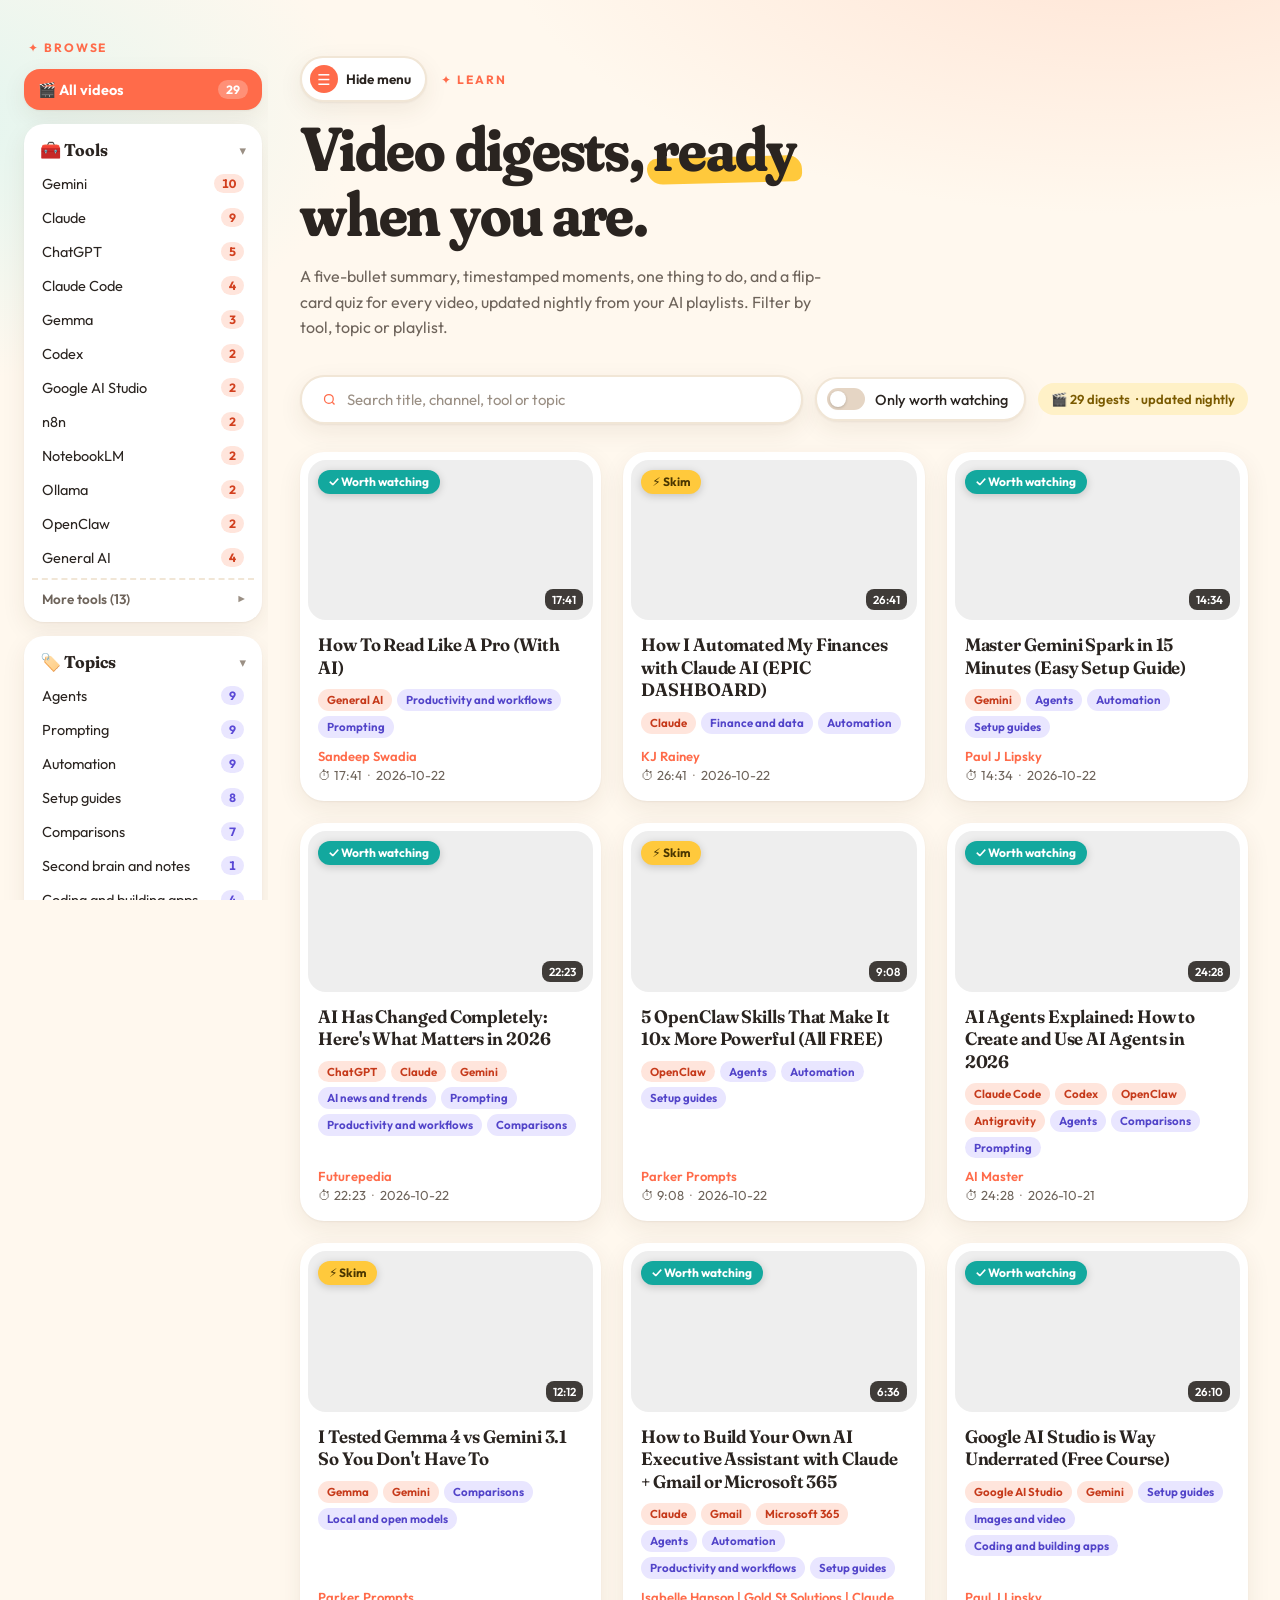
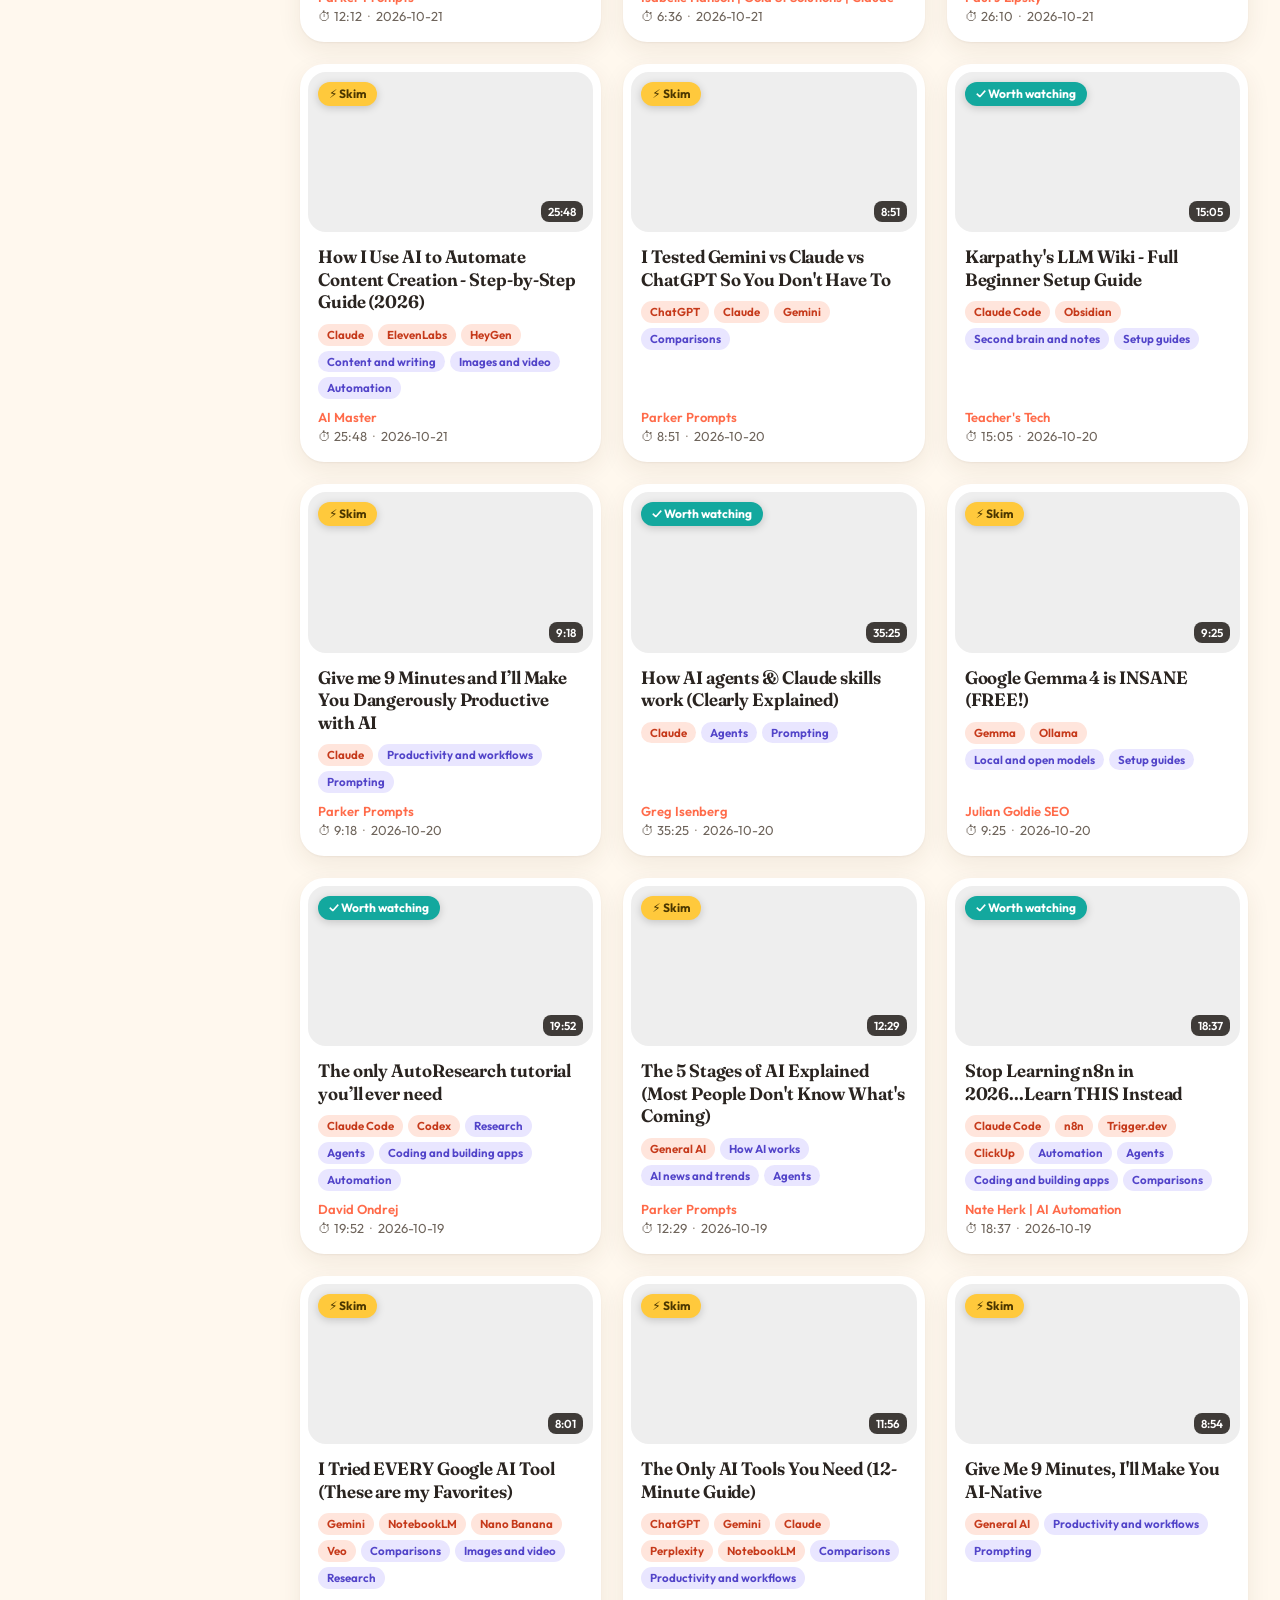
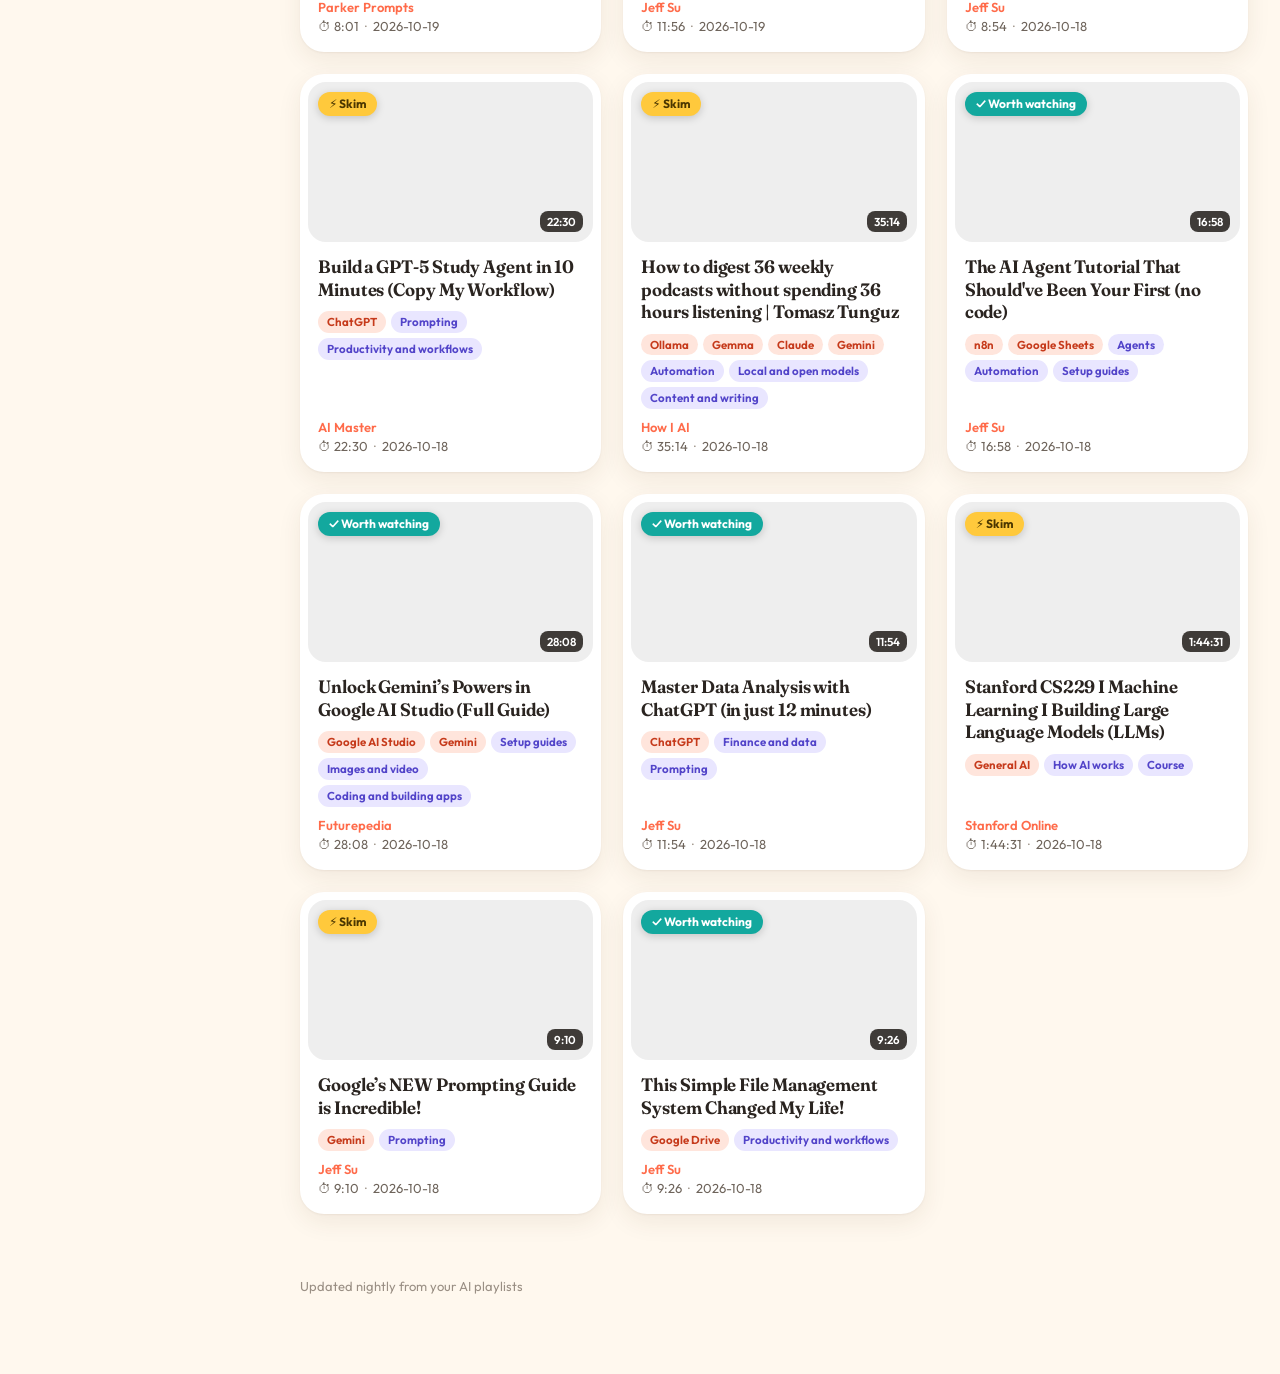
==== commit e570088f: "Add collapsible desktop menu (hamburger toggle) Co-authored-by: drcuz877 <drcuz877@users.noreply.git" ====
--- a/learn/index.html
+++ b/learn/index.html
@@ -7,7 +7,8 @@
   <link rel="preconnect" href="https://fonts.googleapis.com">
   <link rel="preconnect" href="https://fonts.gstatic.com" crossorigin>
   <link href="https://fonts.googleapis.com/css2?family=Fraunces:SOFT,WONK,opsz,wght@0..100,0..1,9..144,500..800&family=Outfit:wght@400..700&display=swap" rel="stylesheet">
-  <link rel="stylesheet" href="css/site.css?v=20261023b">
+  <link rel="stylesheet" href="css/site.css?v=20261023c">
+  <script>try{if(localStorage.getItem("wl-menu-collapsed")==="1")document.documentElement.classList.add("menu-collapsed")}catch(e){}</script>
 </head>
 <body>
   <div class="layout">
@@ -42,7 +43,12 @@
   </aside>
   <div class="scrim" id="scrim" hidden></div>
   <main class="wrap">
-    <div class="eyebrow">✦ Learn</div>
+    <div class="top-row">
+      <button type="button" class="menu-toggle" id="menu-toggle" aria-controls="side" aria-expanded="true" aria-label="Hide filter menu" title="Hide filter menu">
+        <span class="mt-icon" aria-hidden="true">☰</span><span class="mt-text">Hide menu</span>
+      </button>
+      <div class="eyebrow">✦ Learn</div>
+    </div>
     <h1>Video digests, <span class="hl">ready</span> when you are.</h1>
     <p class="sub">A five-bullet summary, timestamped moments, one thing to do, and a flip-card quiz for every video, updated nightly from your AI playlists. Filter by tool, topic or playlist.</p>
     <div class="controls">
@@ -64,8 +70,8 @@
   </main>
   </div>
   <noscript><p class="empty" style="max-width:1060px;margin:0 auto 40px">JavaScript is required to load the digests.</p></noscript>
-  <script src="js/csv.js?v=20261023b"></script>
-  <script src="js/digest.js?v=20261023b"></script>
-  <script src="js/home.js?v=20261023b"></script>
+  <script src="js/csv.js?v=20261023c"></script>
+  <script src="js/digest.js?v=20261023c"></script>
+  <script src="js/home.js?v=20261023c"></script>
 </body>
 </html>
--- a/learn/css/site.css
+++ b/learn/css/site.css
@@ -592,6 +592,39 @@
 .vt-lab { font-size: 11.5px; font-weight: 700; letter-spacing: 0.12em; text-transform: uppercase; color: var(--dim); }
 .vtags .tc { font-size: 13px; padding: 6px 12px; }
 .hero .src { margin-top: 14px; font-size: 12.5px; }
+
+/* ---------- Desktop collapsible menu (above 900px only) ---------- */
+.menu-toggle { display: none; }
+@media (min-width: 901px) {
+  .layout { transition: grid-template-columns 0.26s cubic-bezier(0.3, 1, 0.5, 1), gap 0.26s; }
+  .side { transition: opacity 0.2s ease, visibility 0s linear 0s; }
+  .menu-toggle {
+    display: inline-flex; align-items: center; gap: 8px; flex: none;
+    font: inherit; font-size: 13.5px; font-weight: 650; color: var(--text); cursor: pointer;
+    background: #fff; border: 2px solid var(--line); border-radius: 999px;
+    padding: 7px 14px 7px 8px; box-shadow: var(--shadow);
+    transition: transform 0.15s, box-shadow 0.15s, border-color 0.15s;
+  }
+  .menu-toggle:hover { transform: translateY(-2px); box-shadow: var(--shadowHi); border-color: var(--coralSoft); }
+  .menu-toggle .mt-icon {
+    display: grid; place-items: center; width: 28px; height: 28px; border-radius: 50%;
+    background: var(--coral); color: #fff; font-size: 15px; line-height: 1;
+  }
+  .top-row { display: flex; align-items: center; gap: 14px; flex-wrap: wrap; }
+  /* Fixed inner width so the menu does not re-wrap while the column animates. */
+  .side { min-width: 0; overflow: hidden; }
+  .side-scroll { width: 268px; flex: none; }
+  html.menu-collapsed .layout { grid-template-columns: 0px minmax(0, 1fr); gap: 0; }
+  html.menu-collapsed .side {
+    opacity: 0; visibility: hidden; overflow: hidden; pointer-events: none;
+    transition: opacity 0.15s ease, visibility 0s linear 0.26s;
+  }
+  html.menu-collapsed .layout .wrap { padding-left: 32px; }
+  html.menu-collapsed .menu-toggle .mt-icon { background: var(--teal); }
+}
+@media (min-width: 901px) and (prefers-reduced-motion: reduce) {
+  .layout, .side, .menu-toggle, html.menu-collapsed .side { transition: none; }
+}
 
 @media (max-width: 900px) {
   .layout { display: block; }
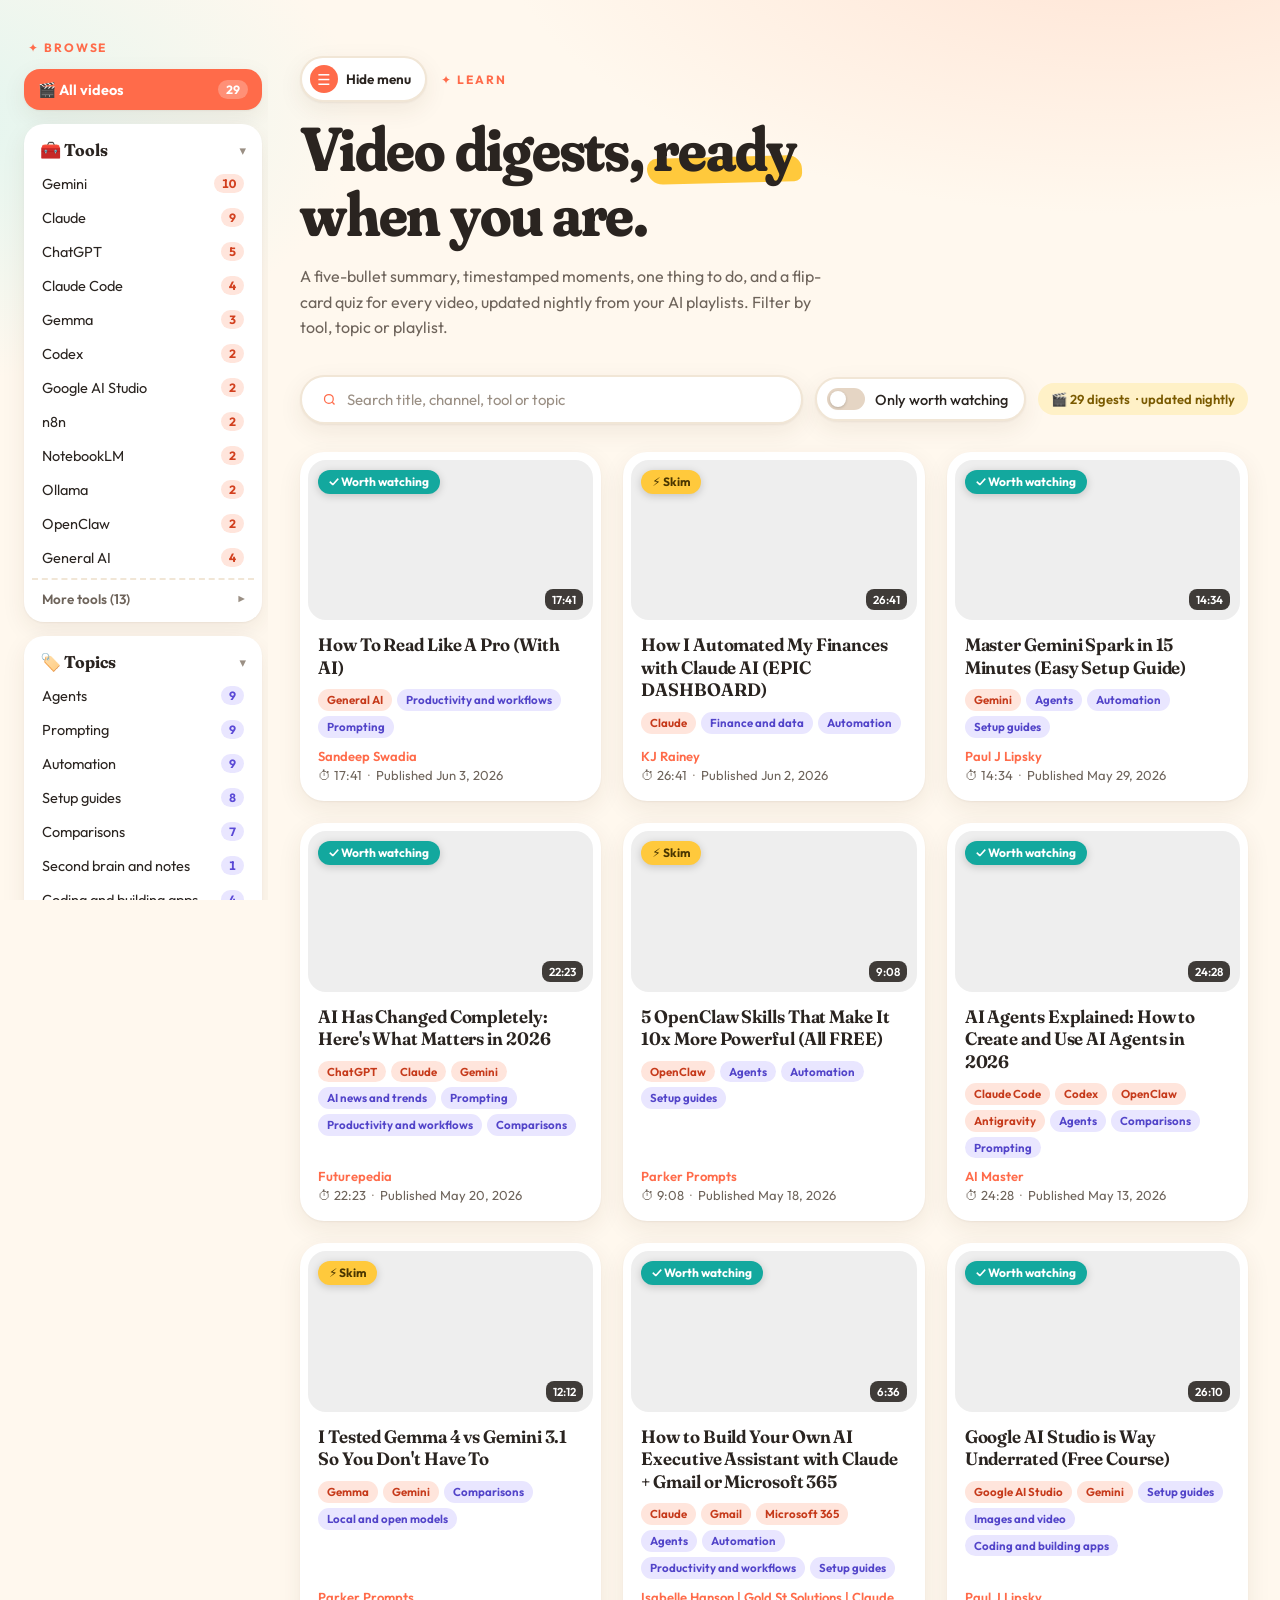
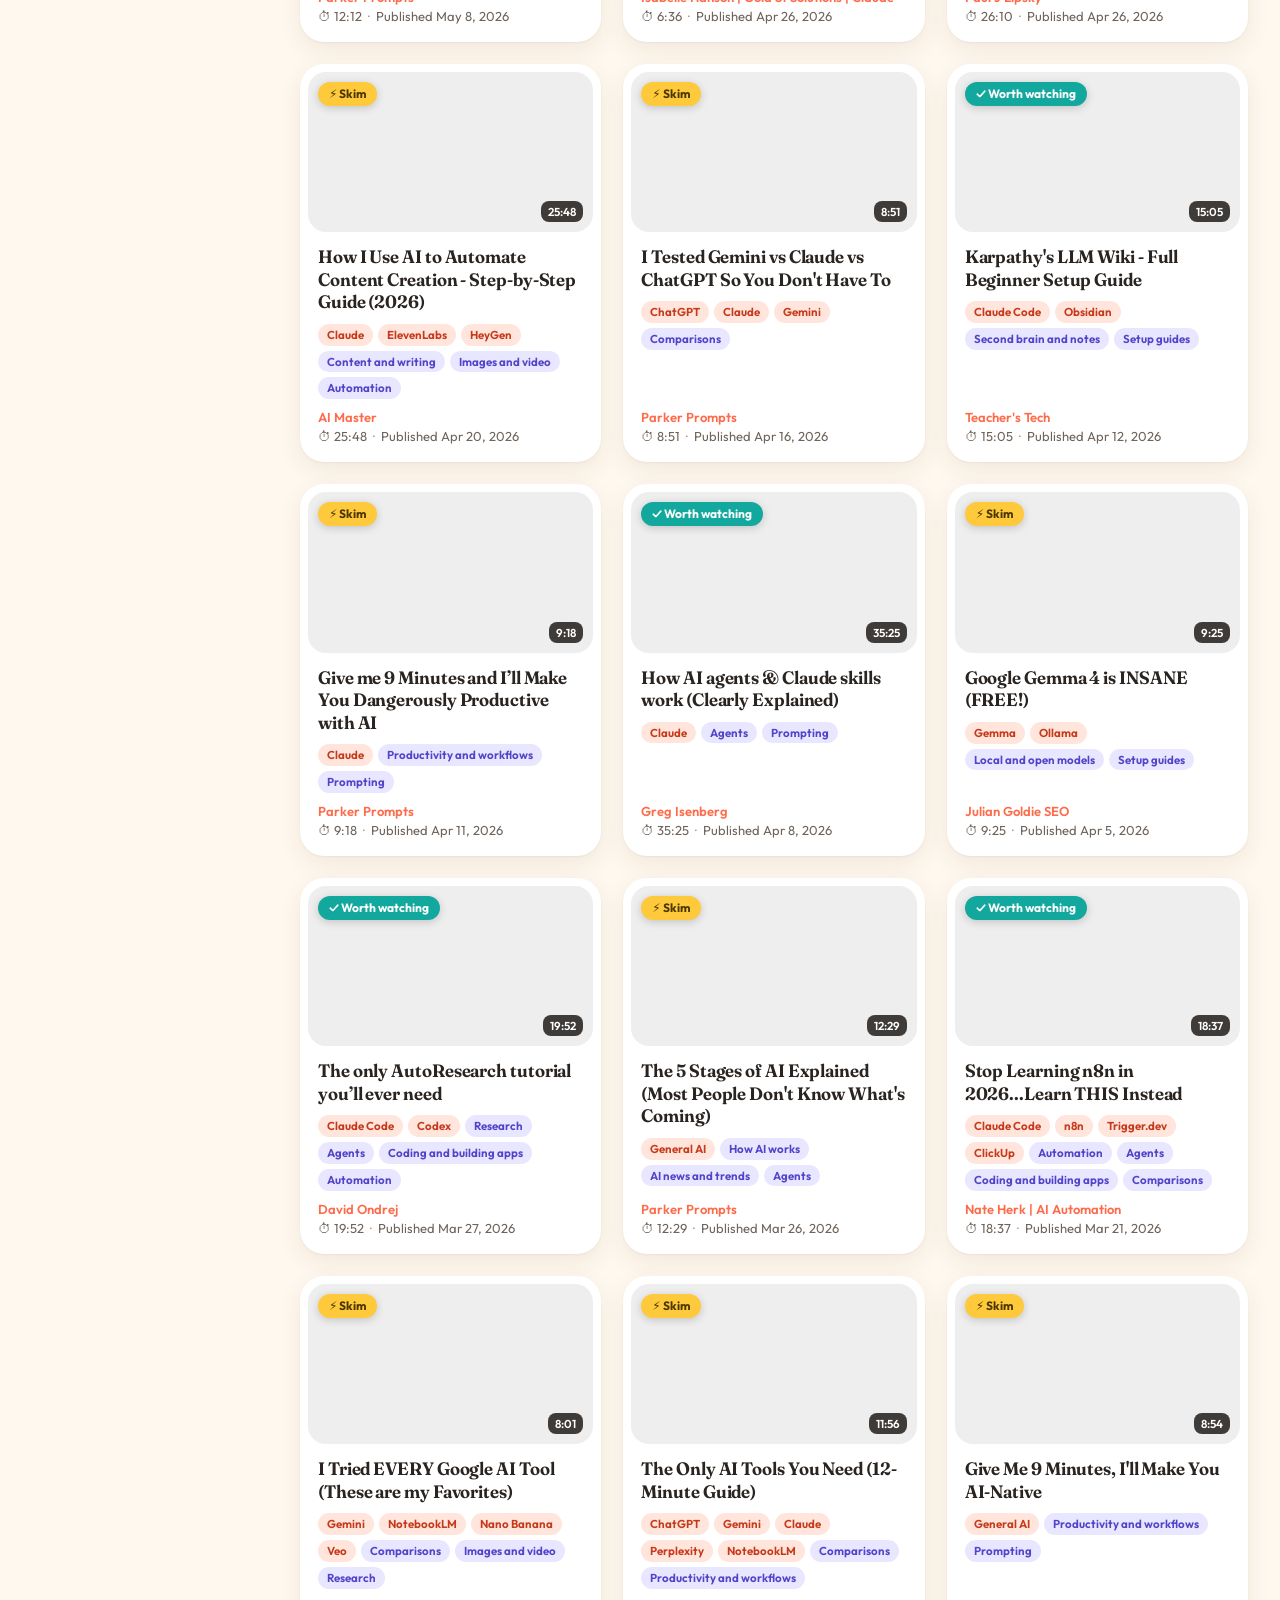
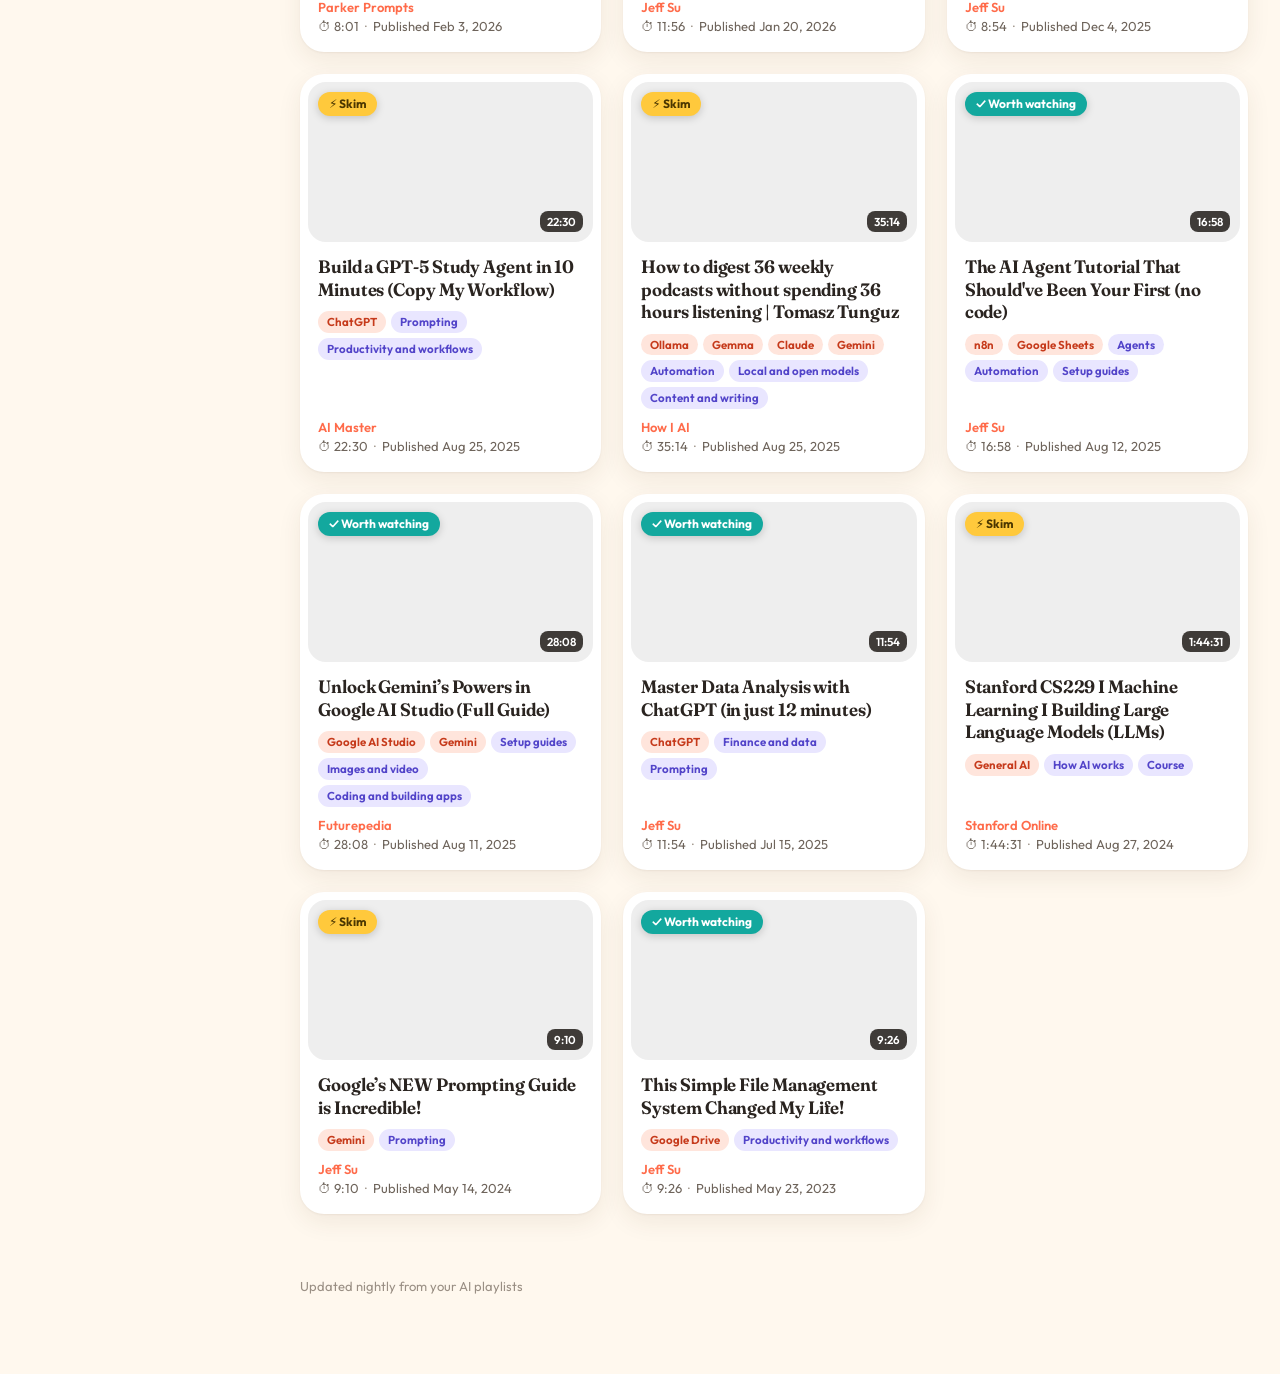
==== commit f0072ca5: "Show YouTube publish dates, sort newest first, add Clear all filters Co-authored-by: drcuz877 <drcuz" ====
--- a/learn/index.html
+++ b/learn/index.html
@@ -7,7 +7,7 @@
   <link rel="preconnect" href="https://fonts.googleapis.com">
   <link rel="preconnect" href="https://fonts.gstatic.com" crossorigin>
   <link href="https://fonts.googleapis.com/css2?family=Fraunces:SOFT,WONK,opsz,wght@0..100,0..1,9..144,500..800&family=Outfit:wght@400..700&display=swap" rel="stylesheet">
-  <link rel="stylesheet" href="css/site.css?v=20261023c">
+  <link rel="stylesheet" href="css/site.css?v=20261023d">
   <script>try{if(localStorage.getItem("wl-menu-collapsed")==="1")document.documentElement.classList.add("menu-collapsed")}catch(e){}</script>
 </head>
 <body>
@@ -70,8 +70,8 @@
   </main>
   </div>
   <noscript><p class="empty" style="max-width:1060px;margin:0 auto 40px">JavaScript is required to load the digests.</p></noscript>
-  <script src="js/csv.js?v=20261023c"></script>
-  <script src="js/digest.js?v=20261023c"></script>
-  <script src="js/home.js?v=20261023c"></script>
+  <script src="js/csv.js?v=20261023d"></script>
+  <script src="js/digest.js?v=20261023d"></script>
+  <script src="js/home.js?v=20261023d"></script>
 </body>
 </html>
--- a/learn/css/site.css
+++ b/learn/css/site.css
@@ -573,6 +573,14 @@
 .a-chip.k-tool { background: var(--coral); }
 .a-chip.k-topic { background: var(--violet); }
 .a-chip.k-playlist { background: var(--teal); }
+.a-clear {
+  font: inherit; font-size: 13.5px; font-weight: 700; cursor: pointer; white-space: nowrap;
+  color: var(--text); background: var(--yellow); border: 2px solid #f0b400; border-radius: 999px;
+  padding: 5px 13px; box-shadow: 0 2px 0 #e0a800; transition: transform 0.12s ease, box-shadow 0.12s ease;
+}
+.a-clear:hover { transform: translateY(-1px) rotate(-1deg); box-shadow: 0 3px 0 #e0a800; }
+.a-clear:active { transform: translateY(1px); box-shadow: 0 1px 0 #e0a800; }
+.a-clear:focus-visible { outline: 3px solid var(--coral); outline-offset: 2px; }
 
 .tags { display: flex; flex-wrap: wrap; gap: 5px; }
 .tc { font-size: 11.5px; font-weight: 650; padding: 4px 9px; border-radius: 999px; line-height: 1.2; white-space: nowrap; }
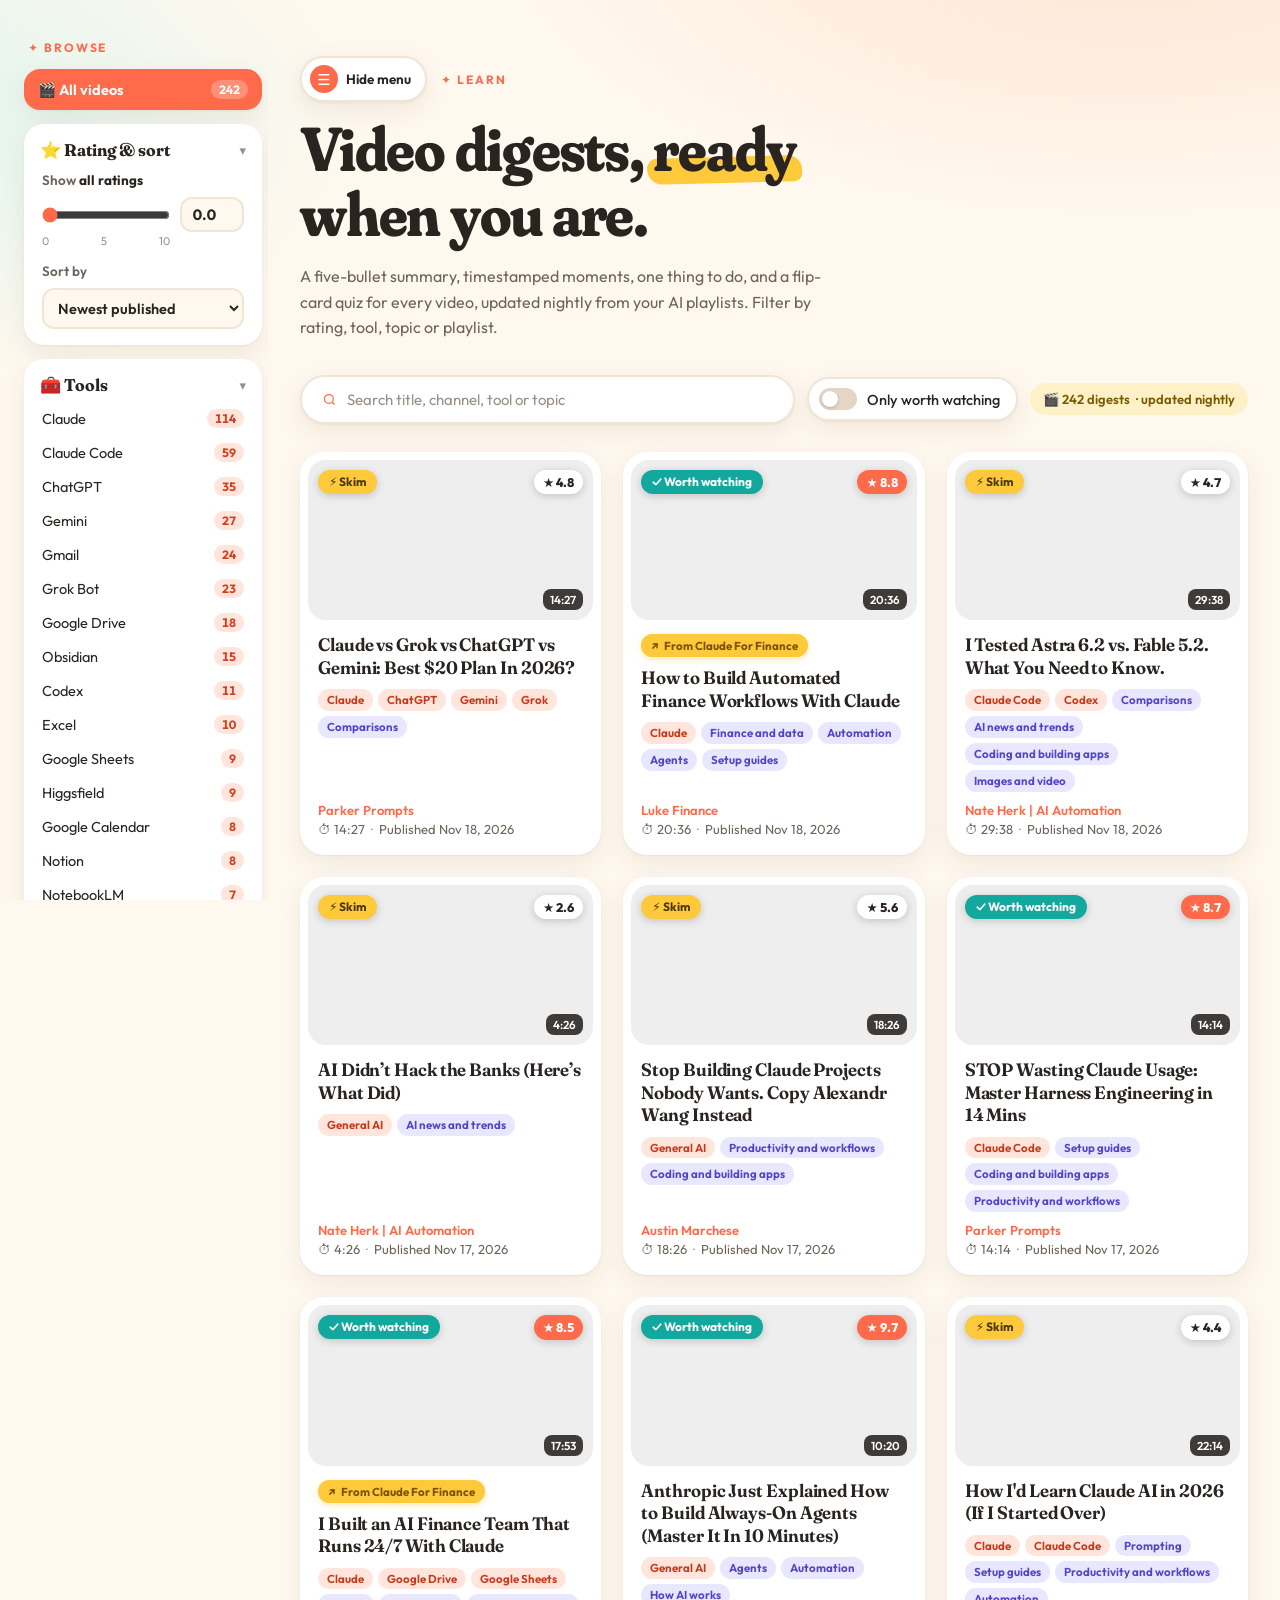
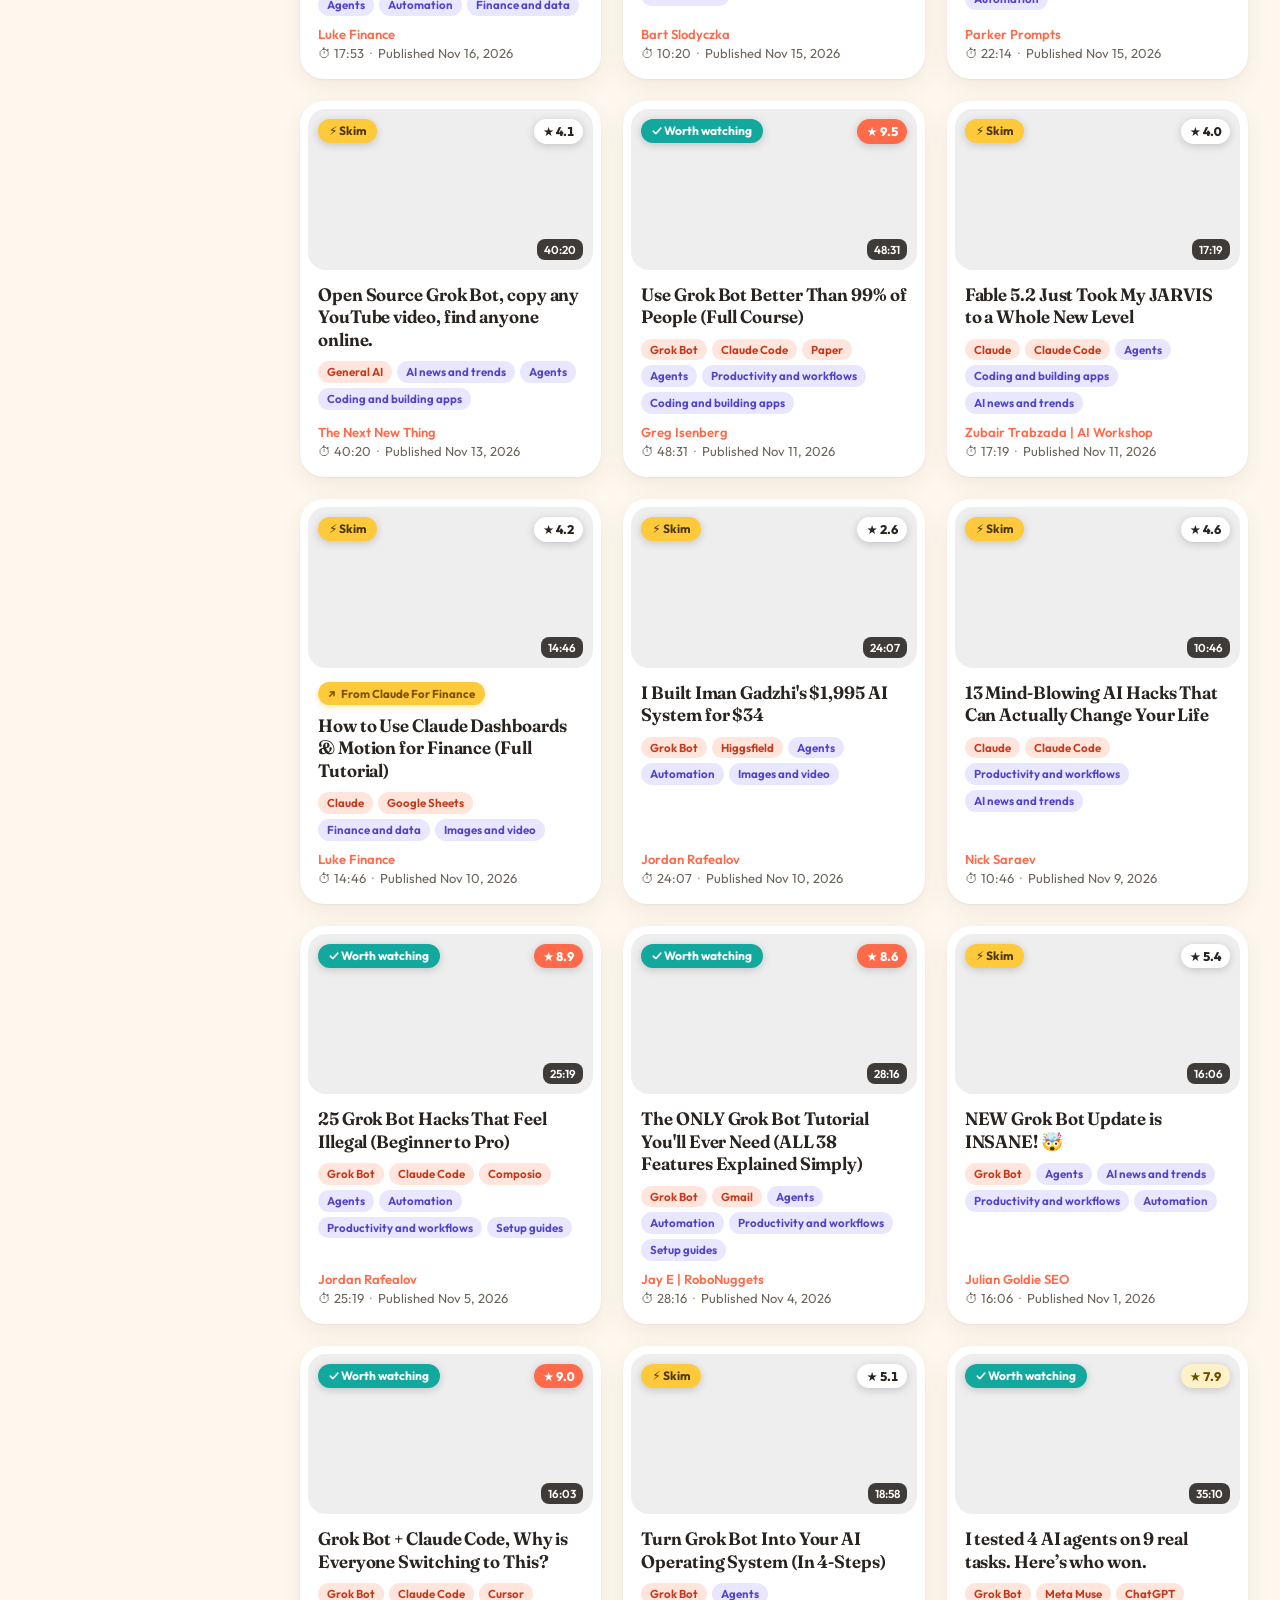
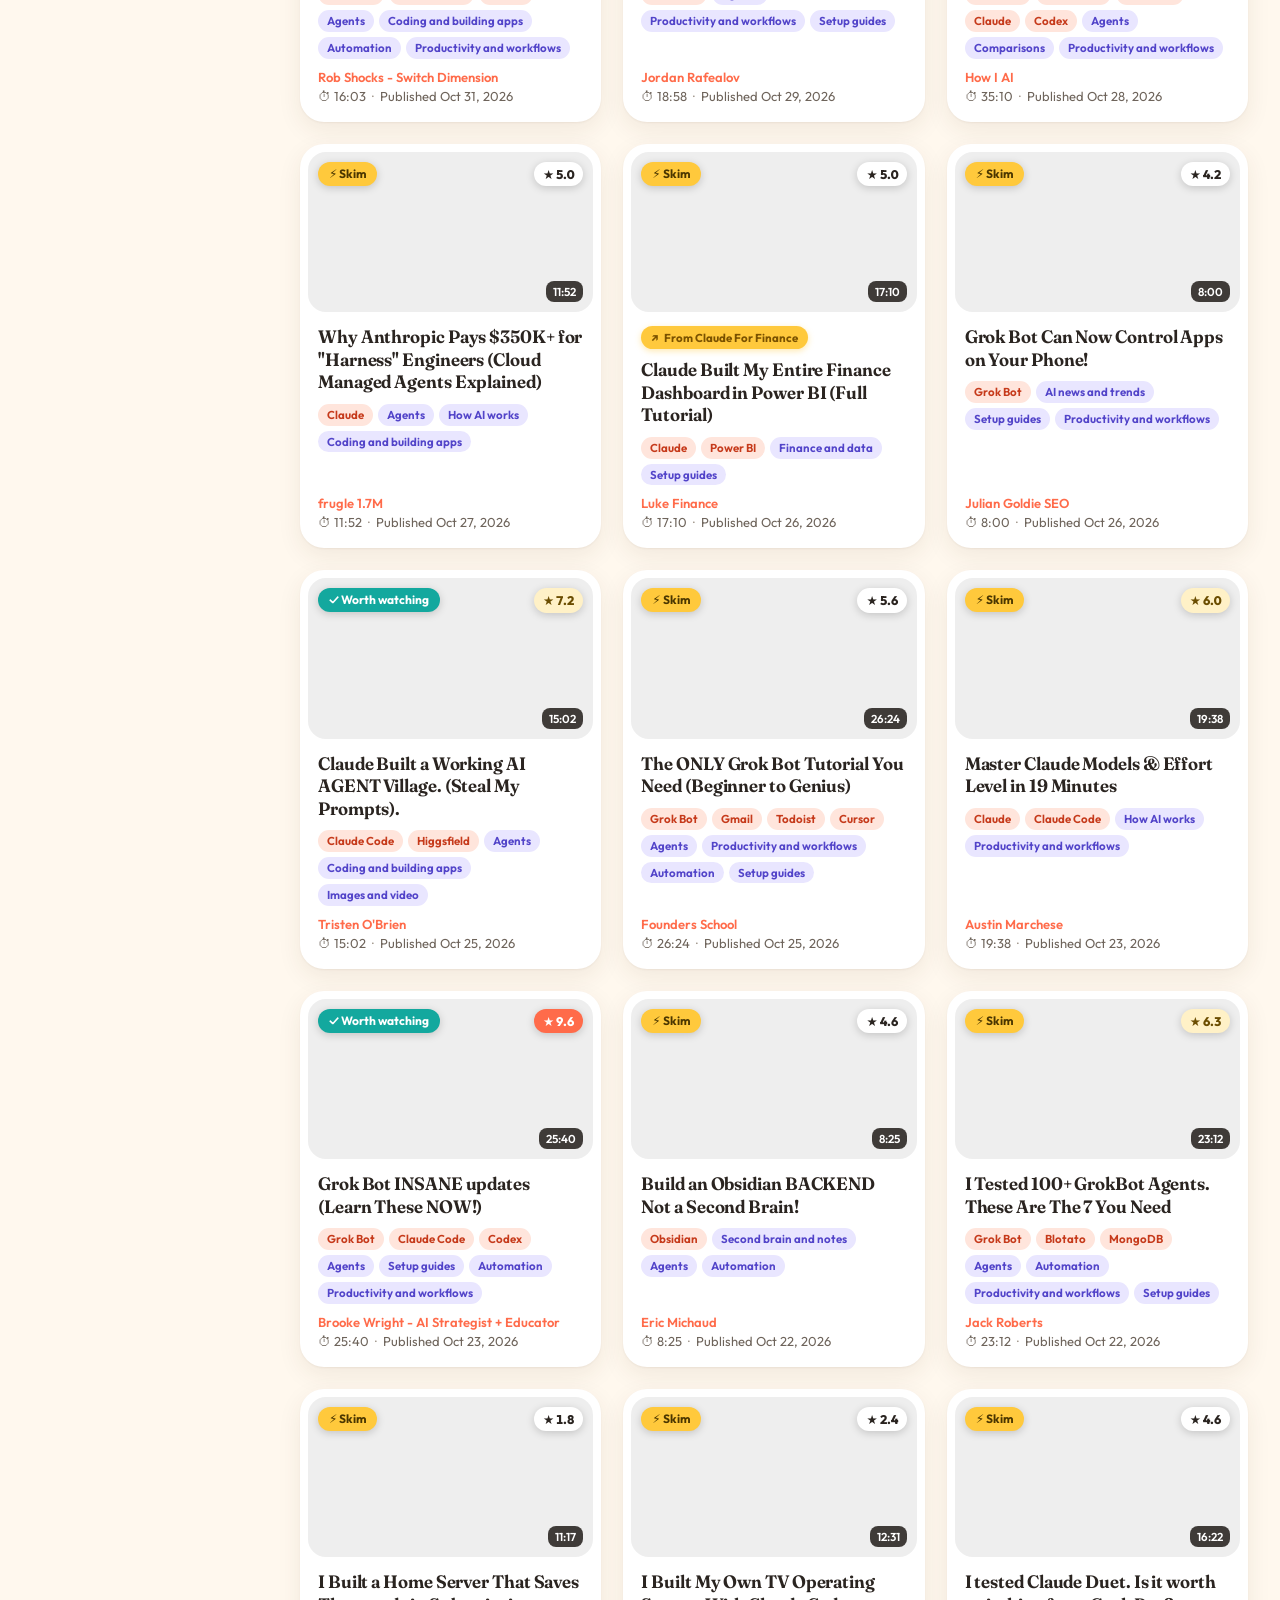
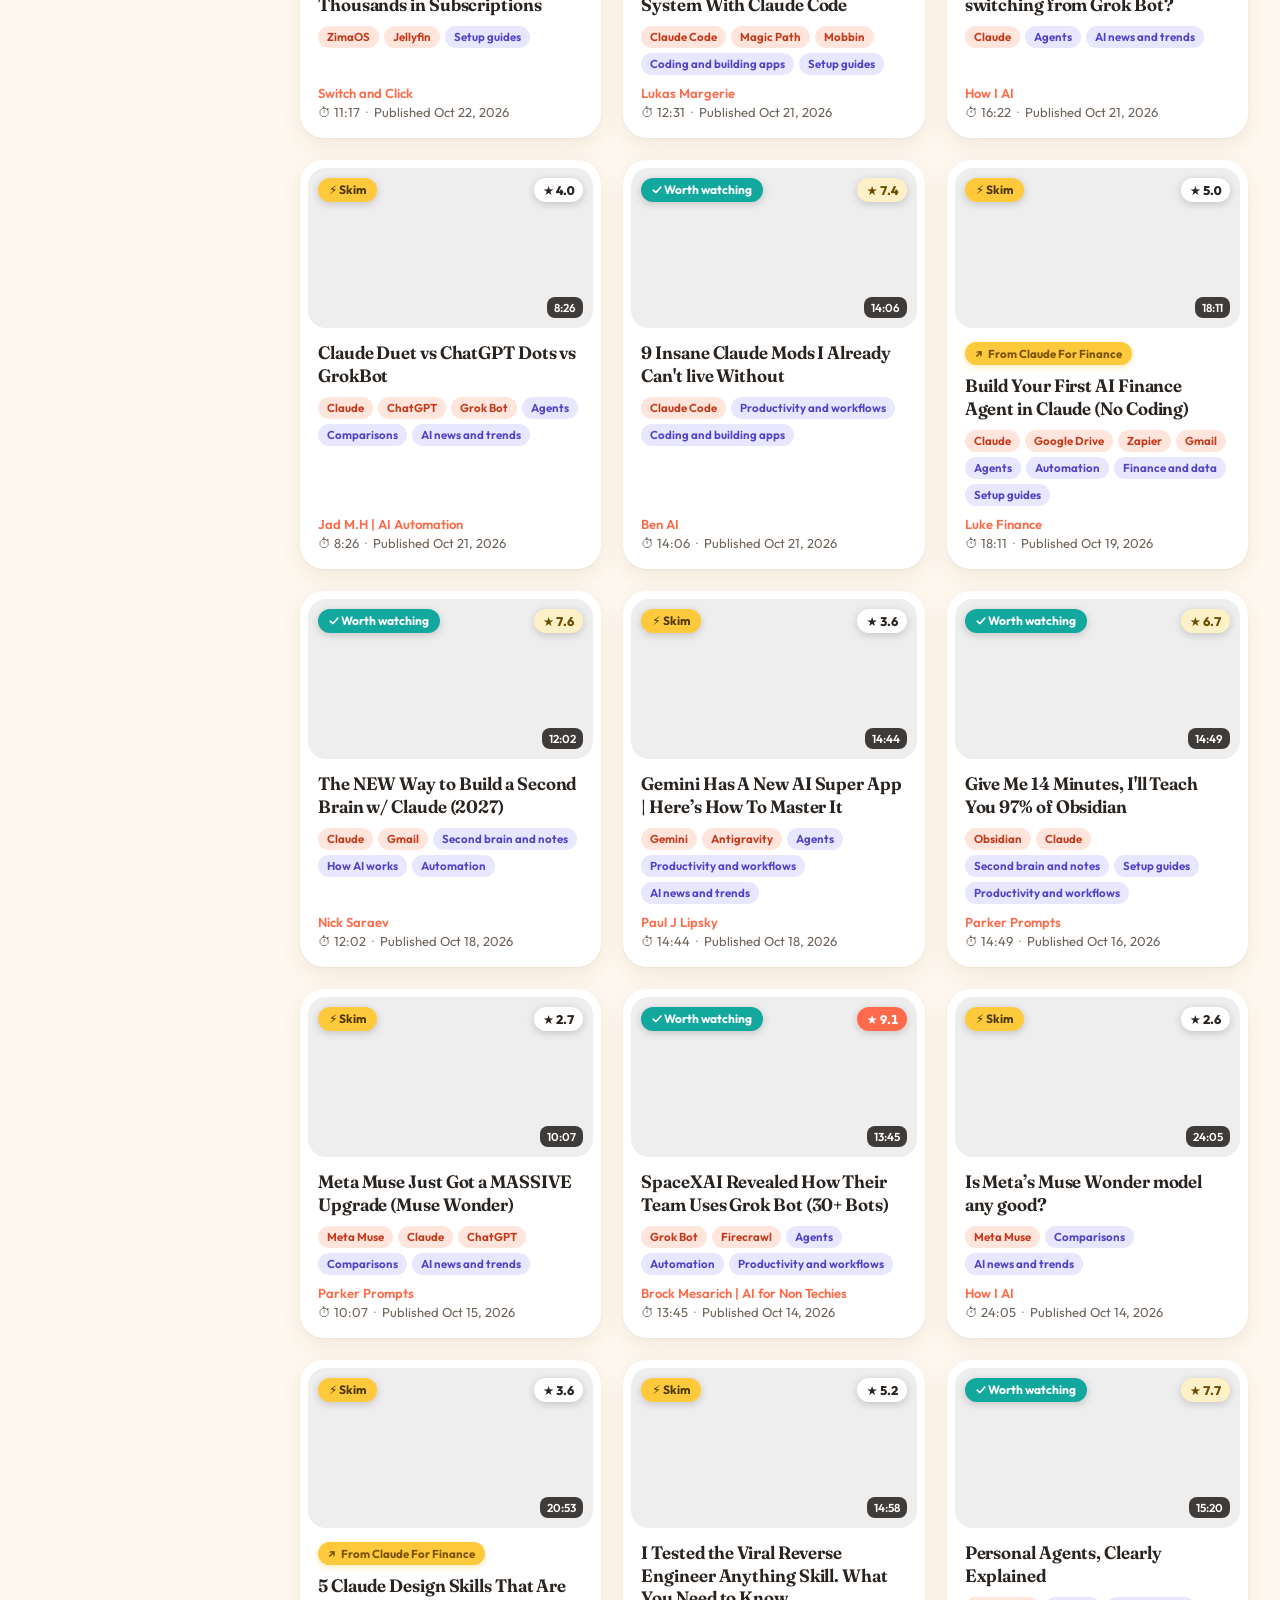
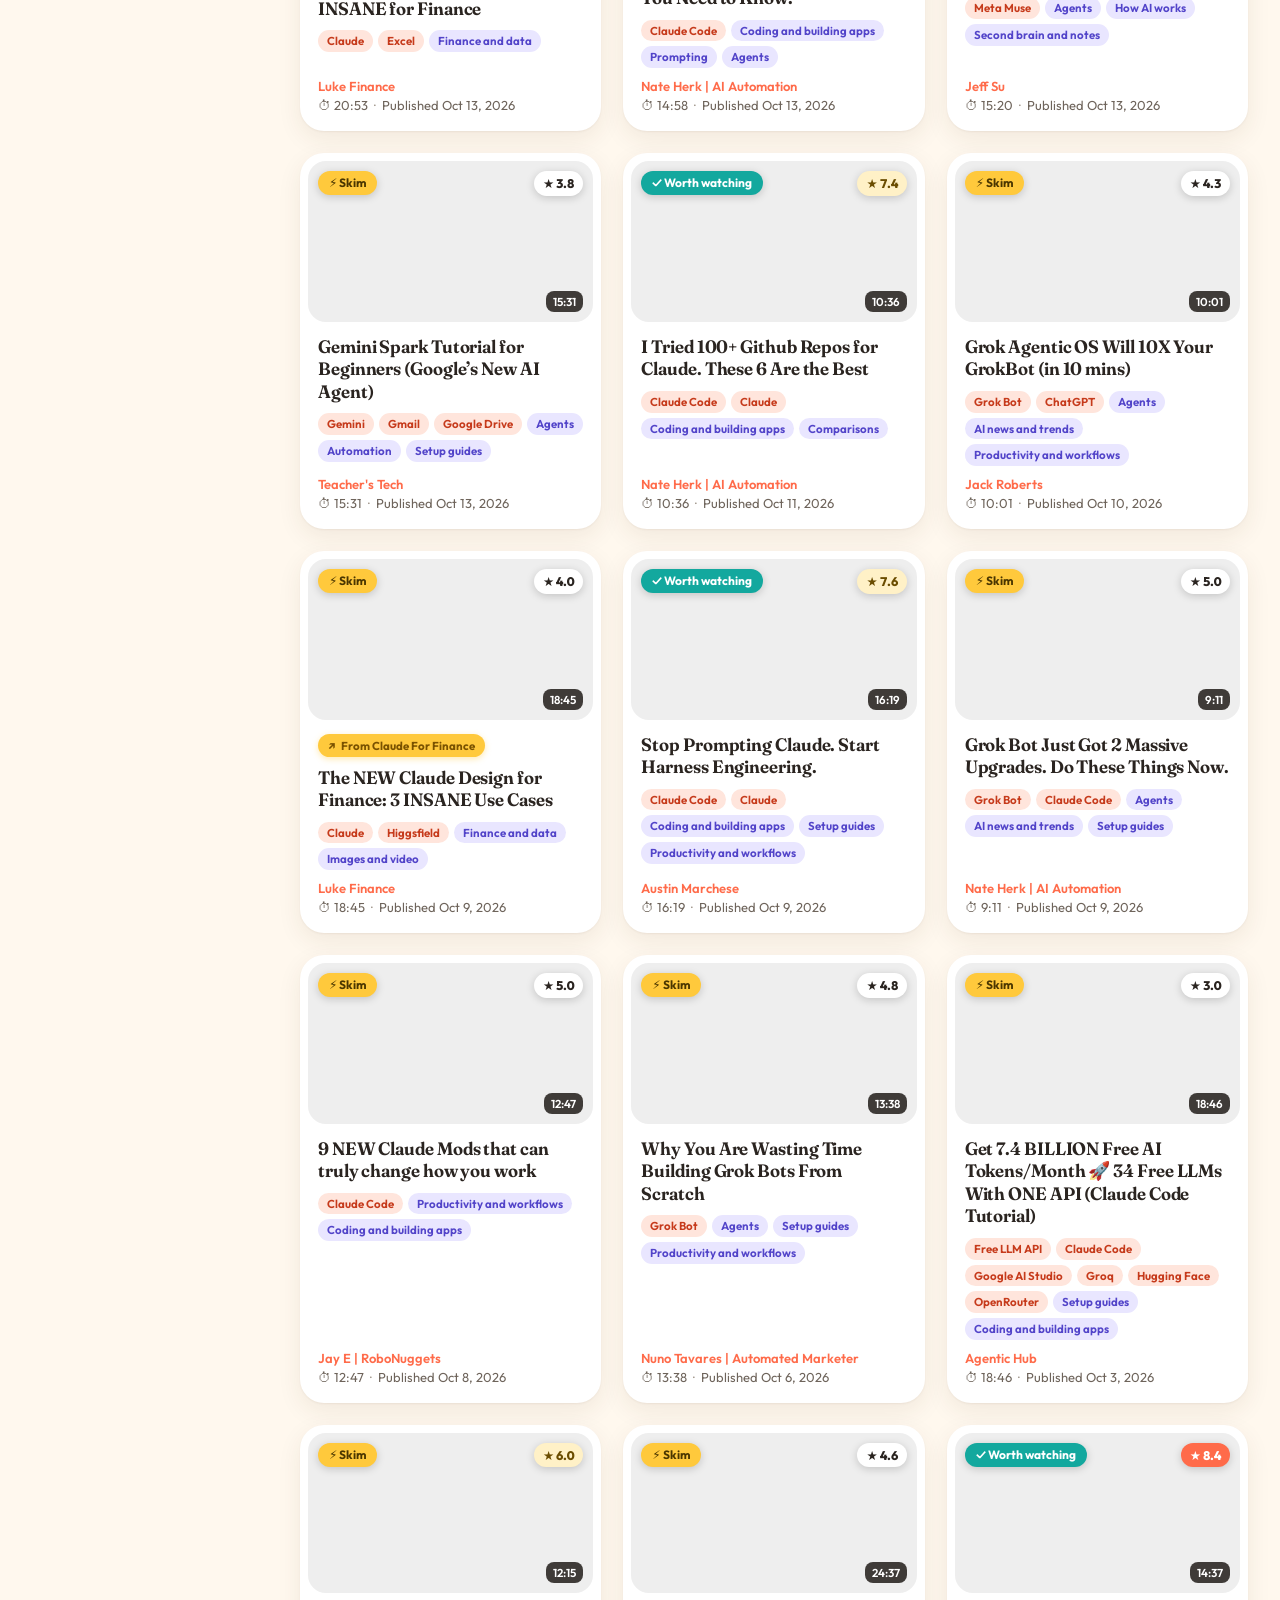
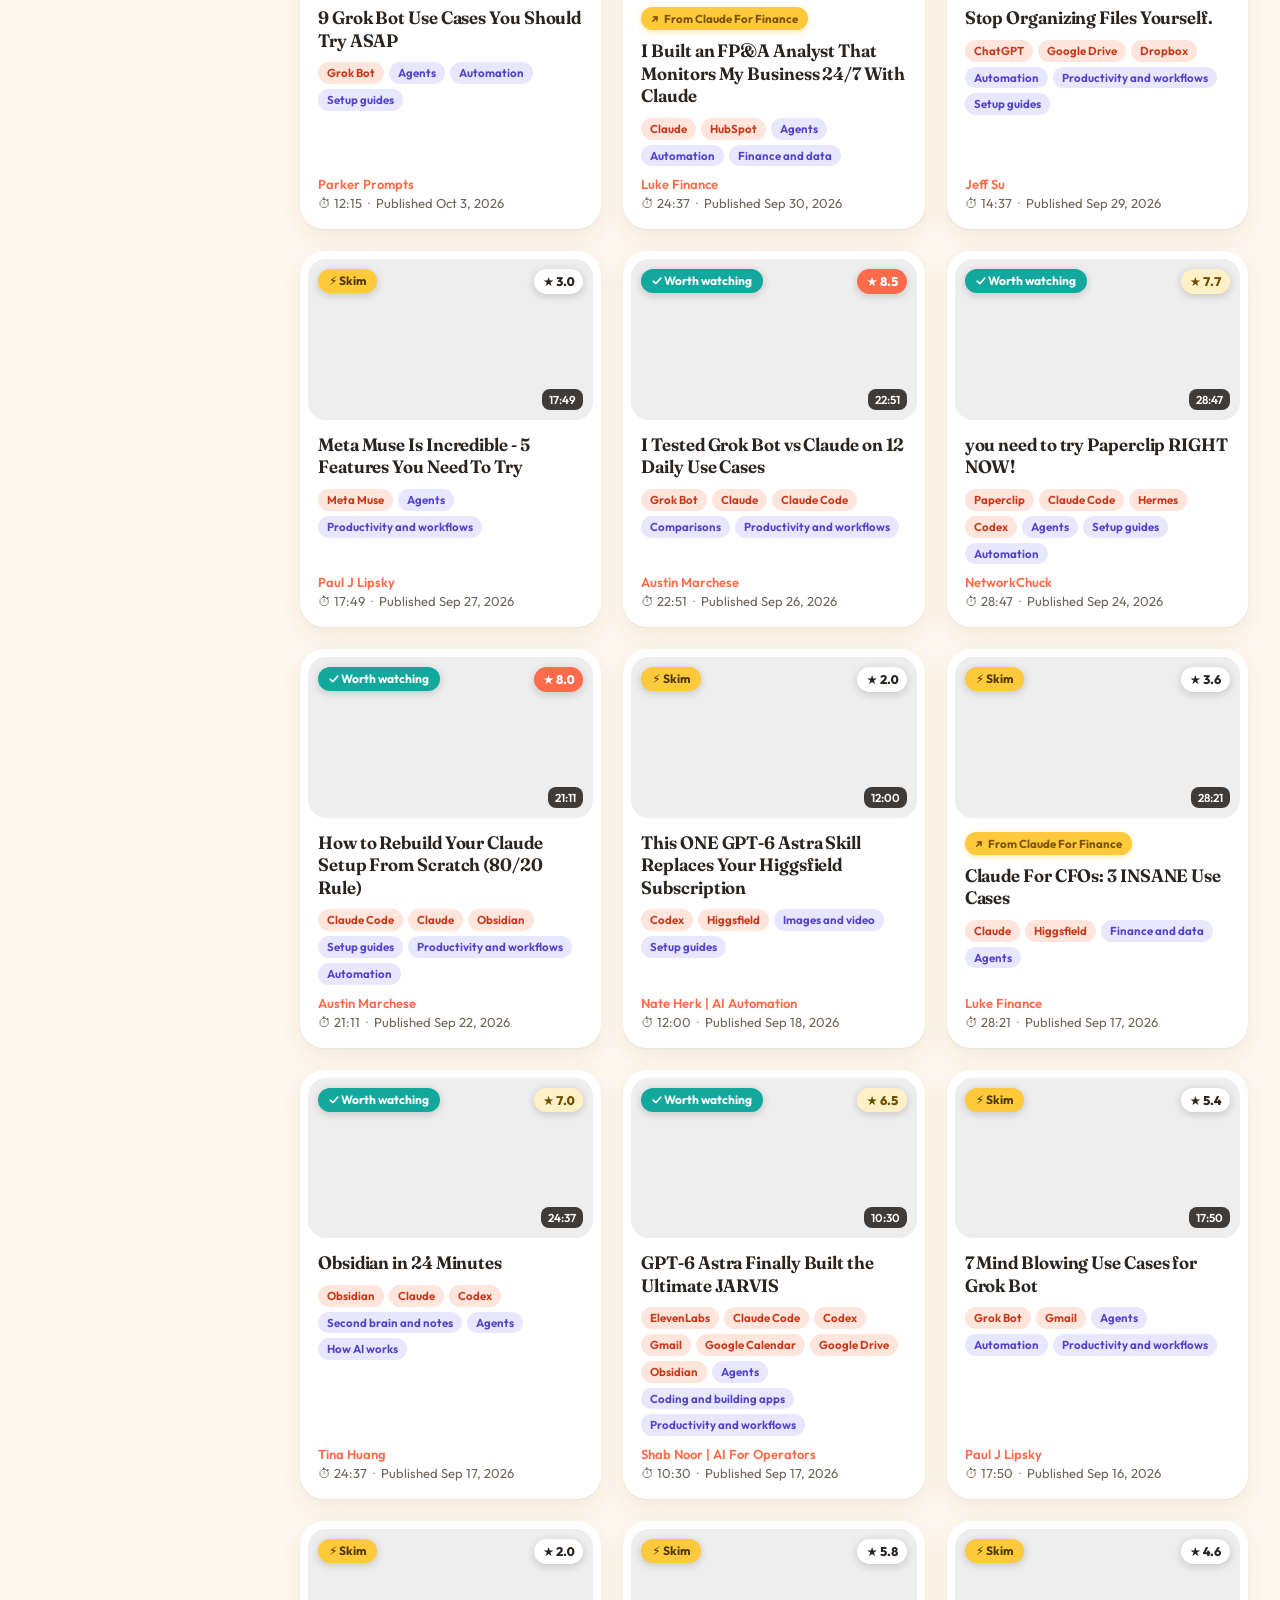
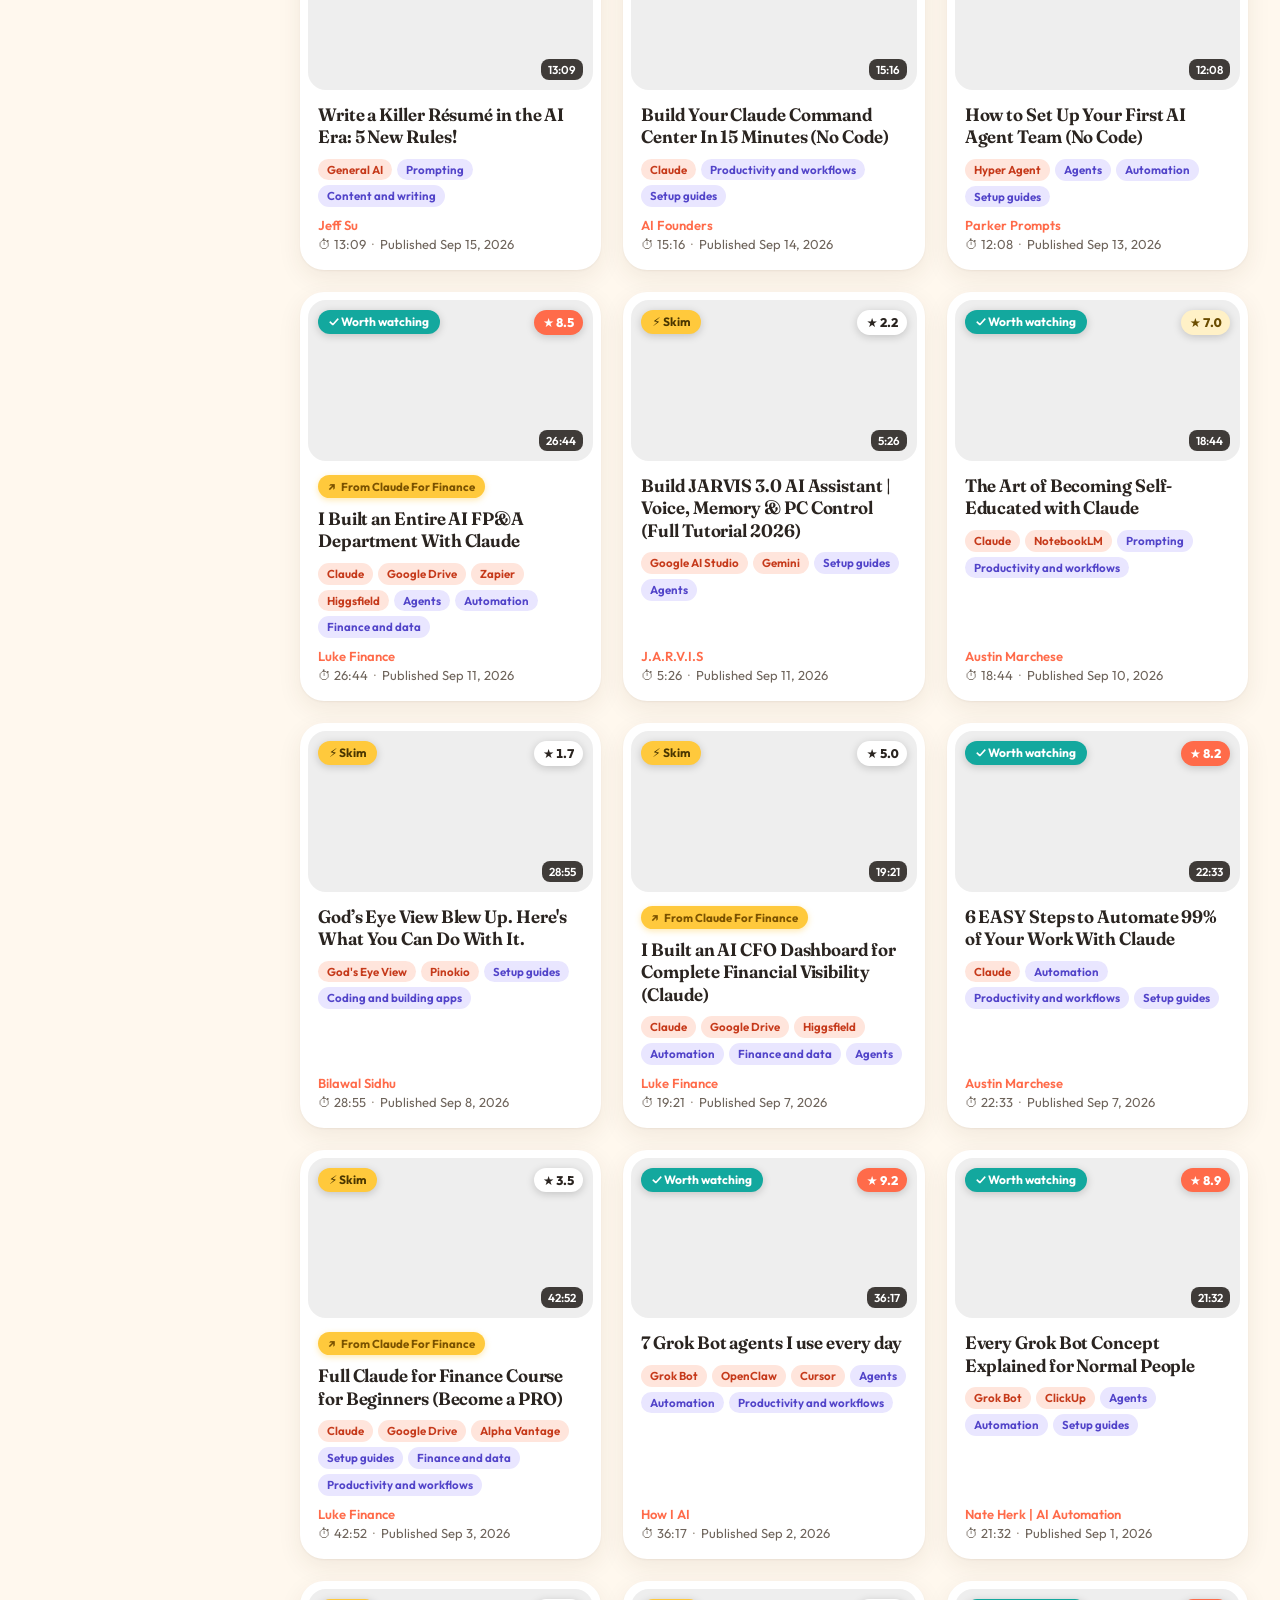
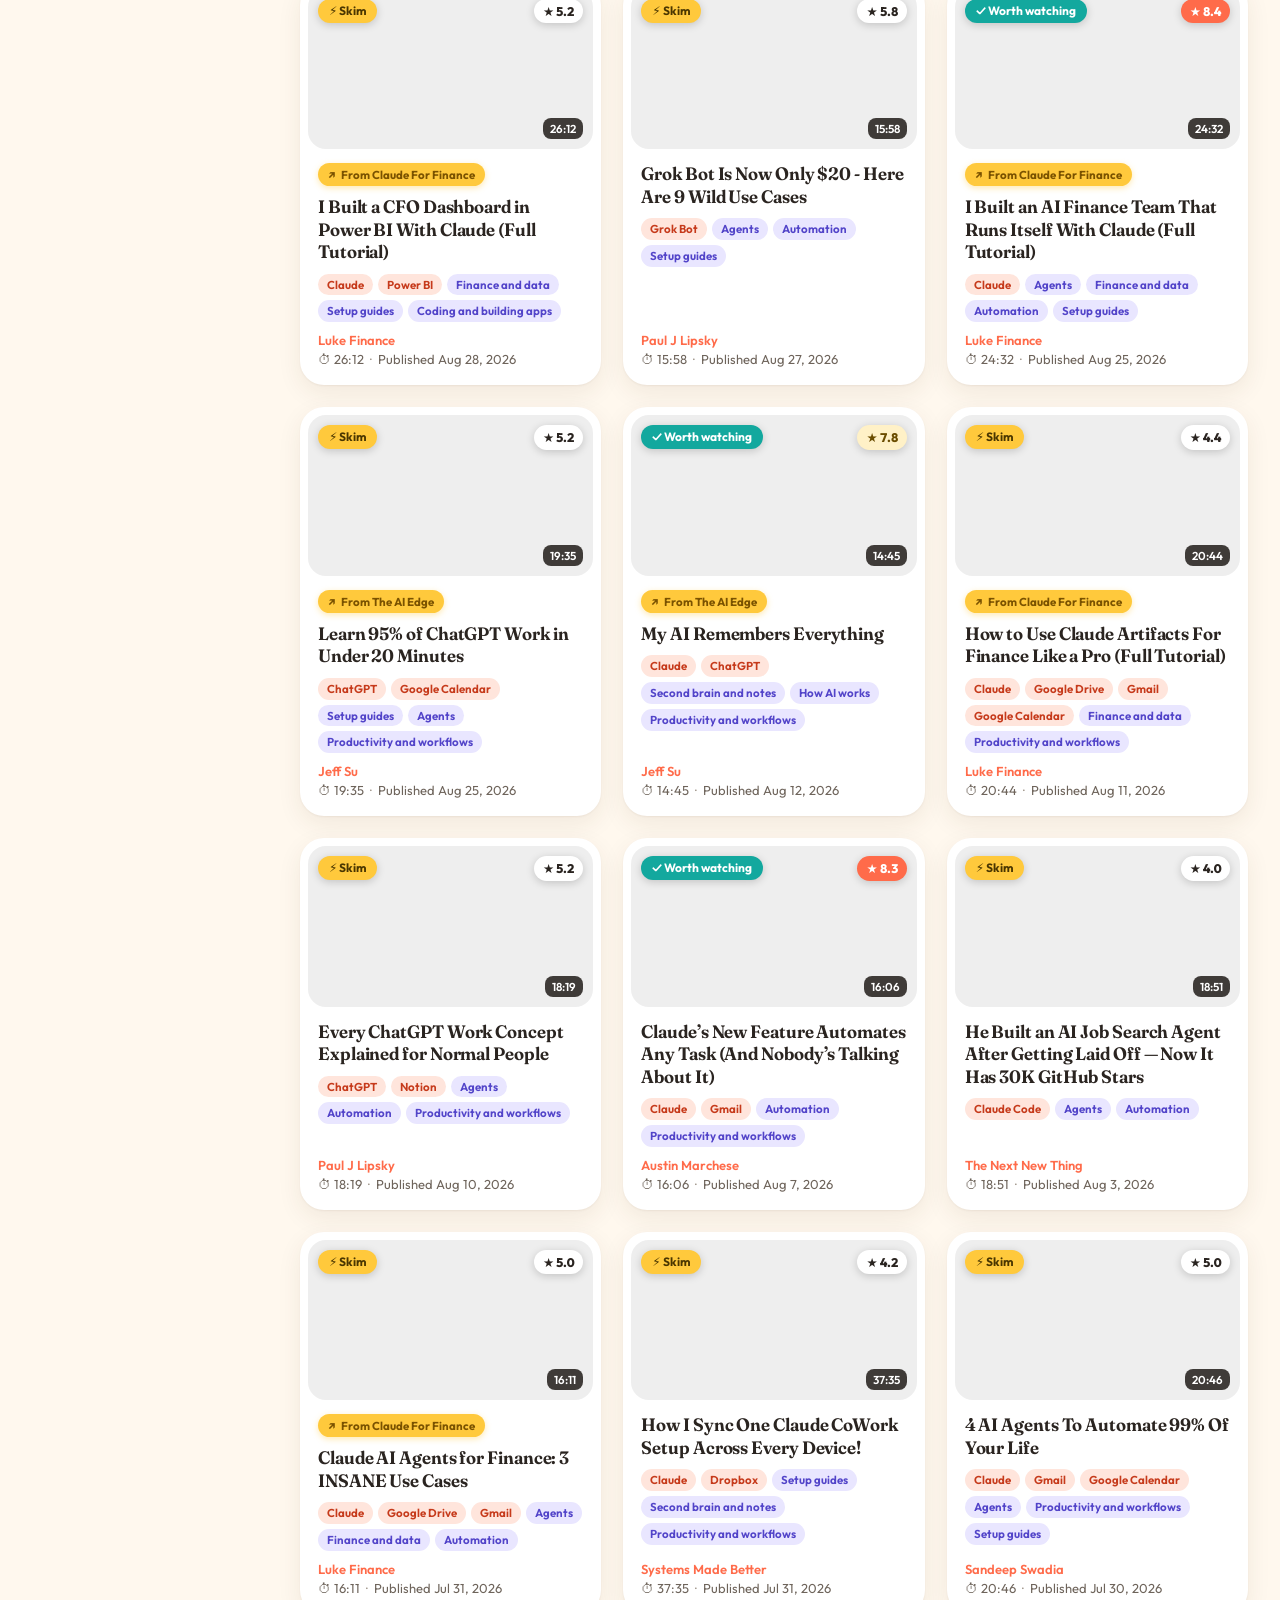
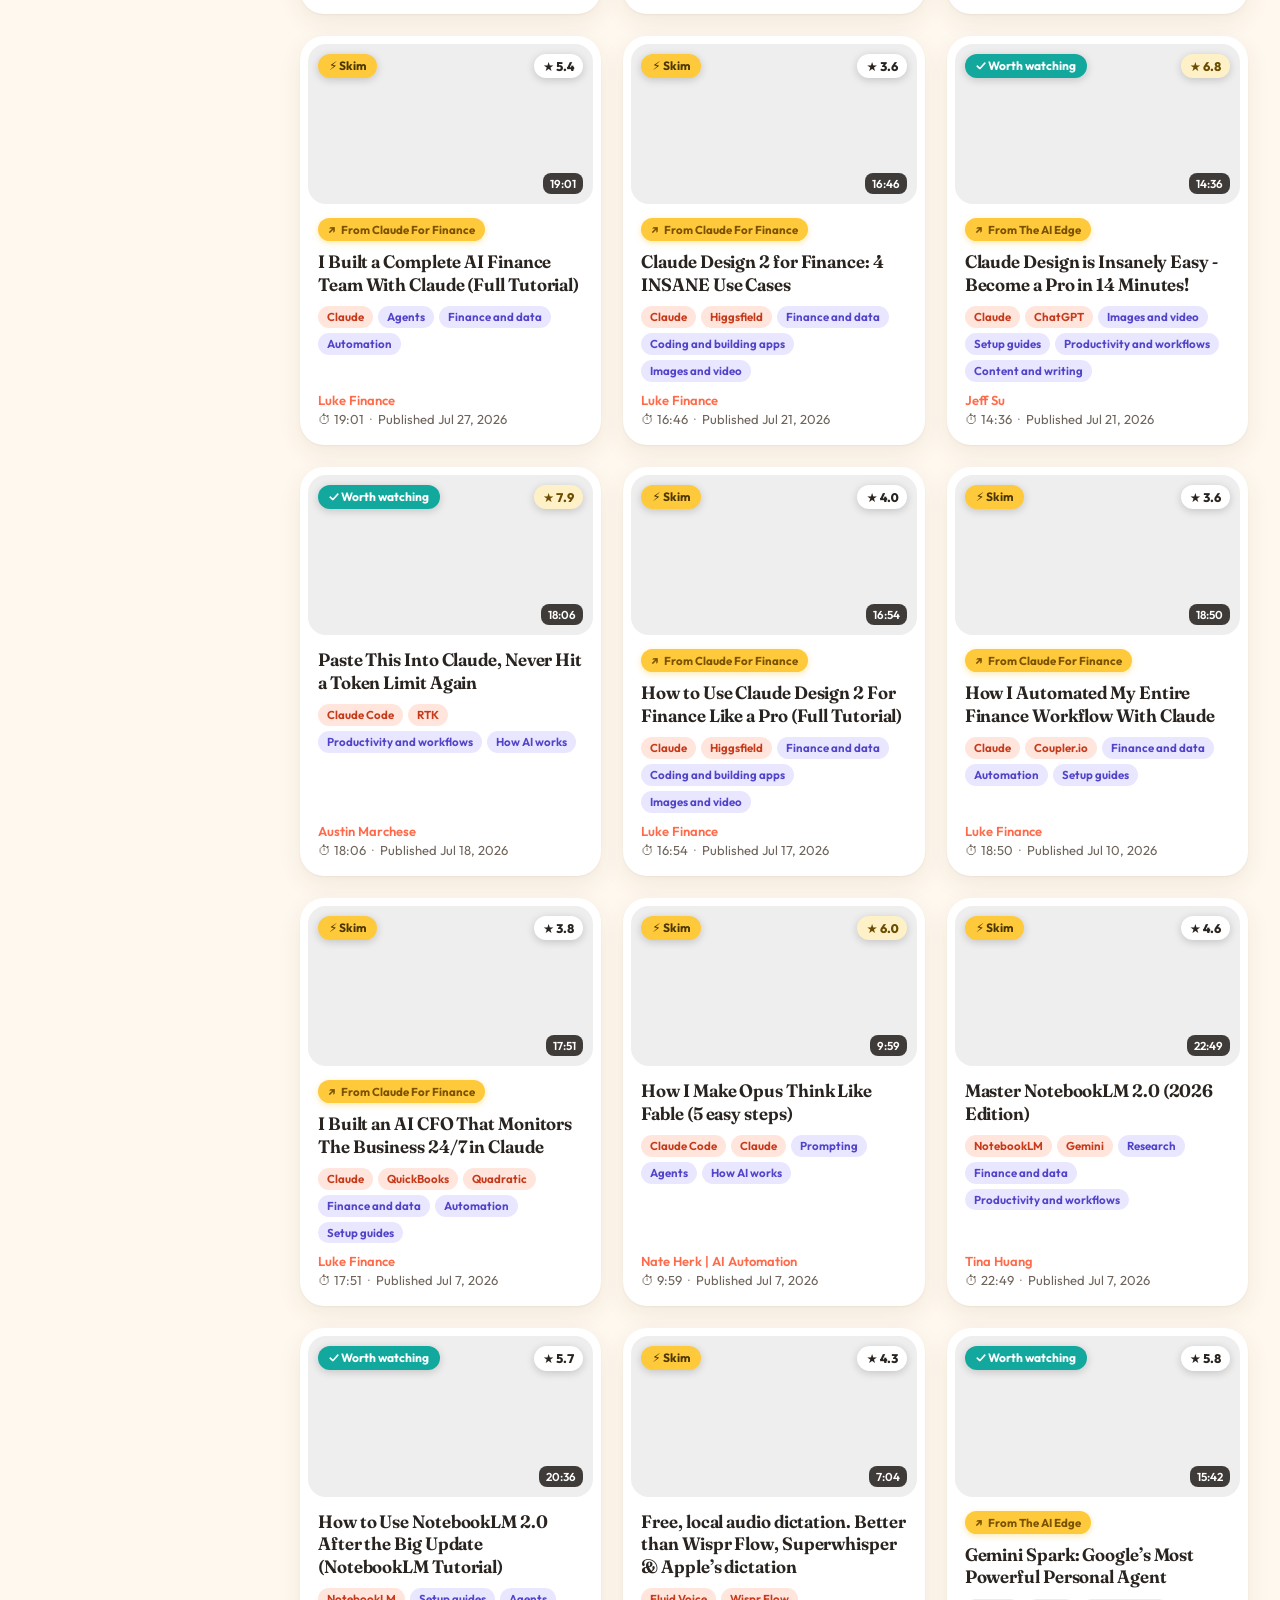
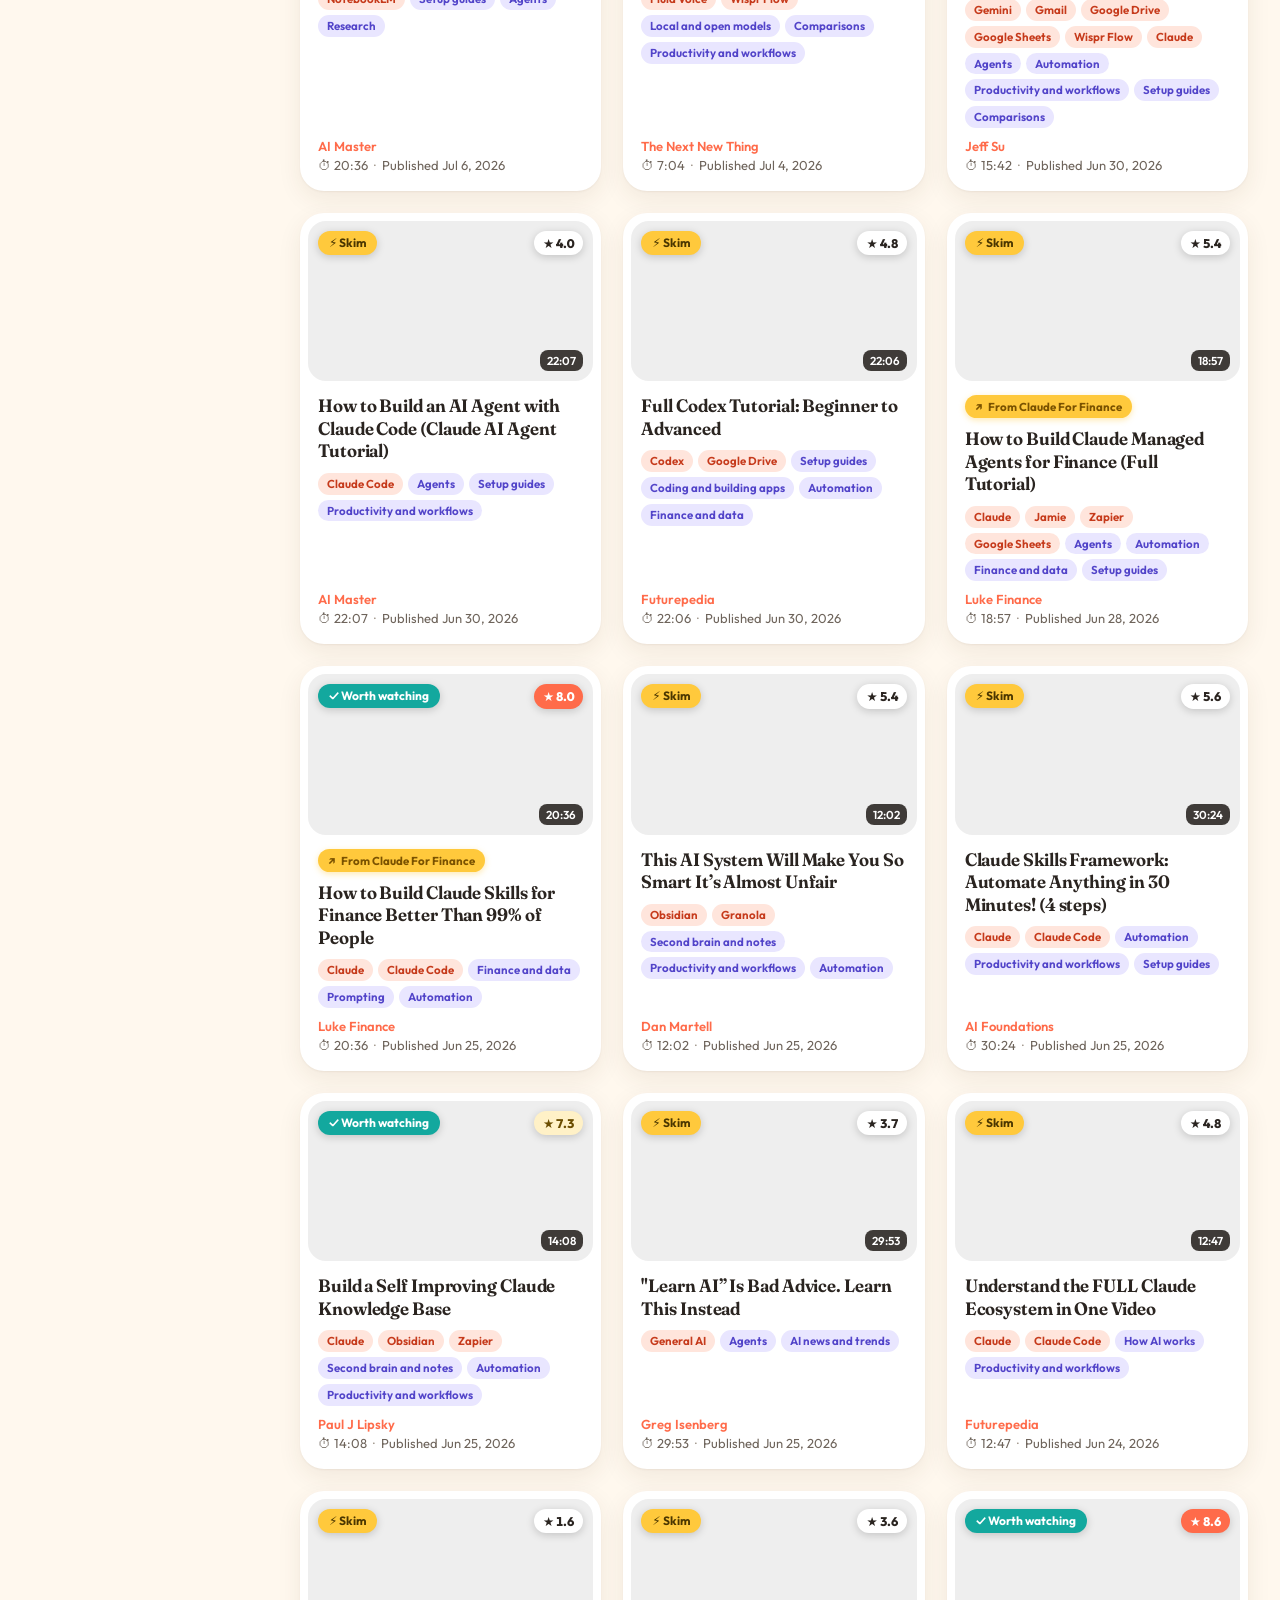
==== commit 6ff7d8c7: "Add 1-10 video ratings, rating filter slider and sort options Co-authored-by: drcuz877 <drcuz877@use" ====
--- a/learn/index.html
+++ b/learn/index.html
@@ -7,7 +7,7 @@
   <link rel="preconnect" href="https://fonts.googleapis.com">
   <link rel="preconnect" href="https://fonts.gstatic.com" crossorigin>
   <link href="https://fonts.googleapis.com/css2?family=Fraunces:SOFT,WONK,opsz,wght@0..100,0..1,9..144,500..800&family=Outfit:wght@400..700&display=swap" rel="stylesheet">
-  <link rel="stylesheet" href="css/site.css?v=20261023d">
+  <link rel="stylesheet" href="css/site.css?v=20261120r">
   <script>try{if(localStorage.getItem("wl-menu-collapsed")==="1")document.documentElement.classList.add("menu-collapsed")}catch(e){}</script>
 </head>
 <body>
@@ -19,6 +19,24 @@
       <button type="button" class="side-close" id="side-close" aria-label="Close filters">✕</button>
     </div>
     <button type="button" class="f-all" id="f-all">🎬 All videos <span class="n" id="n-all"></span></button>
+    <details class="sec-f sec-rate" open>
+      <summary>⭐ Rating &amp; sort</summary>
+      <div class="rate">
+        <label class="rate-lab" for="rate-num">Show <b id="rate-show">all ratings</b></label>
+        <div class="rate-row">
+          <input type="range" id="rate-range" min="0" max="10" step="0.1" value="0" aria-label="Minimum rating">
+          <input type="number" id="rate-num" min="0" max="10" step="0.1" value="0" inputmode="decimal" aria-label="Minimum rating, 0 to 10">
+        </div>
+        <div class="rate-ticks" aria-hidden="true"><span>0</span><span>5</span><span>10</span></div>
+        <label class="sort-lab" for="sort">Sort by</label>
+        <select id="sort" class="sort">
+          <option value="newest">Newest published</option>
+          <option value="oldest">Oldest published</option>
+          <option value="high">Highest rated</option>
+          <option value="low">Lowest rated</option>
+        </select>
+      </div>
+    </details>
     <details class="sec-f" open>
       <summary>🧰 Tools</summary>
       <div class="flist" id="f-tools"></div>
@@ -50,7 +68,7 @@
       <div class="eyebrow">✦ Learn</div>
     </div>
     <h1>Video digests, <span class="hl">ready</span> when you are.</h1>
-    <p class="sub">A five-bullet summary, timestamped moments, one thing to do, and a flip-card quiz for every video, updated nightly from your AI playlists. Filter by tool, topic or playlist.</p>
+    <p class="sub">A five-bullet summary, timestamped moments, one thing to do, and a flip-card quiz for every video, updated nightly from your AI playlists. Filter by rating, tool, topic or playlist.</p>
     <div class="controls">
       <button type="button" class="filters-btn" id="filters-btn" aria-controls="side" aria-expanded="false">☰ Filters</button>
       <label class="search">
@@ -70,8 +88,8 @@
   </main>
   </div>
   <noscript><p class="empty" style="max-width:1060px;margin:0 auto 40px">JavaScript is required to load the digests.</p></noscript>
-  <script src="js/csv.js?v=20261023d"></script>
-  <script src="js/digest.js?v=20261023d"></script>
-  <script src="js/home.js?v=20261023d"></script>
+  <script src="js/csv.js?v=20261120r"></script>
+  <script src="js/digest.js?v=20261120r"></script>
+  <script src="js/home.js?v=20261120r"></script>
 </body>
 </html>
--- a/learn/css/site.css
+++ b/learn/css/site.css
@@ -573,6 +573,8 @@
 .a-chip.k-tool { background: var(--coral); }
 .a-chip.k-topic { background: var(--violet); }
 .a-chip.k-playlist { background: var(--teal); }
+.a-chip.k-rating { background: #e0a800; color: #3a2a00; }
+.a-chip.k-sort { background: var(--text); }
 .a-clear {
   font: inherit; font-size: 13.5px; font-weight: 700; cursor: pointer; white-space: nowrap;
   color: var(--text); background: var(--yellow); border: 2px solid #f0b400; border-radius: 999px;
@@ -668,3 +670,30 @@
   .controls .toggle { order: 3; }
   .controls .count { order: 4; }
 }
+
+/* Rating filter + sort (sidebar) and the rating badge on cards. */
+.rate { display: flex; flex-direction: column; gap: 8px; padding: 4px 10px 8px; }
+.rate-lab, .sort-lab { font-size: 13.5px; font-weight: 600; color: var(--muted); }
+.rate-lab b { color: var(--text); }
+.sort-lab { margin-top: 6px; }
+.rate-row { display: flex; align-items: center; gap: 10px; }
+.rate-row input[type="range"] { flex: 1; min-width: 0; accent-color: var(--coral); height: 28px; cursor: pointer; }
+.rate-row input[type="number"] {
+  width: 64px; font: inherit; font-size: 15px; font-weight: 700; text-align: center; color: var(--text);
+  border: 2px solid var(--line); border-radius: 12px; padding: 6px 4px; background: var(--bg);
+  font-variant-numeric: tabular-nums;
+}
+.rate-row input[type="number"]:focus { outline: none; border-color: var(--coral); }
+.rate-ticks { display: flex; justify-content: space-between; font-size: 11px; color: var(--dim); padding-right: 74px; margin-top: -6px; }
+.sort {
+  font: inherit; font-size: 14.5px; font-weight: 600; color: var(--text); background: var(--bg);
+  border: 2px solid var(--line); border-radius: 12px; padding: 8px 10px; cursor: pointer;
+}
+.sort:focus { outline: none; border-color: var(--coral); }
+.rbadge {
+  position: absolute; right: 10px; top: 10px; display: inline-flex; align-items: center; gap: 4px;
+  font-size: 12.5px; font-weight: 800; line-height: 1; padding: 6px 9px; border-radius: 999px;
+  background: #fff; color: var(--text); box-shadow: 0 2px 8px rgba(0, 0, 0, 0.18); font-variant-numeric: tabular-nums;
+}
+.rbadge.hi { background: var(--coral); color: #fff; }
+.rbadge.mid { background: var(--yellowSoft); color: #6b4d00; }
